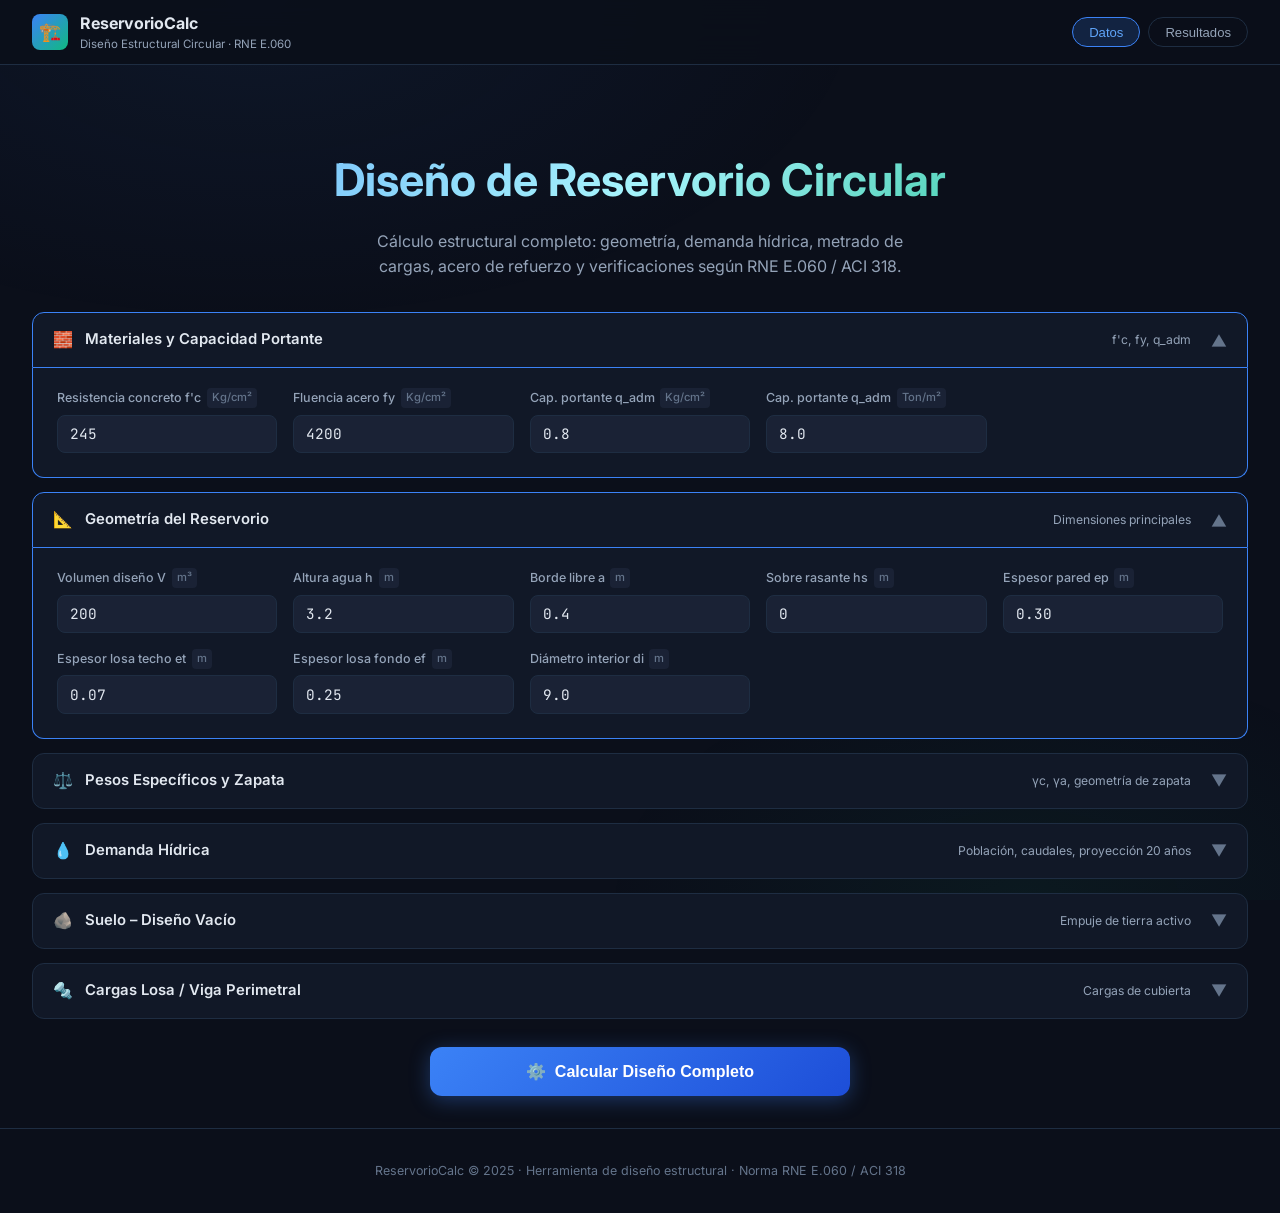
==== index.html @ 6e28a78b "Rename to index.html for Vercel deployment" ====
<!DOCTYPE html>
<html lang="es">
<head>
  <meta charset="UTF-8" />
  <meta name="viewport" content="width=device-width, initial-scale=1.0" />
  <title>Diseño de Reservorio Circular – Ingeniería Civil</title>
  <meta name="description" content="Herramienta de diseño estructural para reservorios circulares de agua potable según normas peruanas." />
  <link rel="preconnect" href="https://fonts.googleapis.com" />
  <link href="https://fonts.googleapis.com/css2?family=Inter:wght@300;400;500;600;700&family=JetBrains+Mono:wght@400;500&display=swap" rel="stylesheet" />
  <style>
    /* ── Design Tokens ── */
    :root {
      --bg:          #0b0f1a;
      --bg2:         #111827;
      --bg3:         #1a2235;
      --border:      #1e2d42;
      --border2:     #2a3f5f;
      --accent:      #3b82f6;
      --accent2:     #60a5fa;
      --accent-glow: rgba(59,130,246,0.18);
      --green:       #10b981;
      --green-glow:  rgba(16,185,129,0.15);
      --red:         #ef4444;
      --red-glow:    rgba(239,68,68,0.15);
      --yellow:      #f59e0b;
      --text:        #e2e8f0;
      --text2:       #94a3b8;
      --text3:       #64748b;
      --radius:      12px;
      --radius-sm:   8px;
      --shadow:      0 4px 24px rgba(0,0,0,0.5);
    }
    *, *::before, *::after { box-sizing: border-box; margin: 0; padding: 0; }
    html { scroll-behavior: smooth; }
    body {
      font-family: 'Inter', sans-serif;
      background: var(--bg);
      color: var(--text);
      min-height: 100vh;
      line-height: 1.6;
    }
    body::before {
      content: '';
      position: fixed; inset: 0;
      background:
        radial-gradient(ellipse 80% 60% at 20% 0%,  rgba(59,130,246,0.07) 0%, transparent 60%),
        radial-gradient(ellipse 60% 50% at 80% 100%, rgba(16,185,129,0.06) 0%, transparent 55%);
      pointer-events: none; z-index: 0;
    }

    /* ── Header ── */
    header {
      position: sticky; top: 0; z-index: 100;
      background: rgba(11,15,26,0.88);
      backdrop-filter: blur(16px);
      border-bottom: 1px solid var(--border);
      padding: 0 2rem;
    }
    .header-inner {
      max-width: 1400px; margin: 0 auto;
      display: flex; align-items: center; gap: 1rem; height: 64px;
    }
    .logo { display: flex; align-items: center; gap: 0.75rem; }
    .logo-icon {
      width: 36px; height: 36px;
      background: linear-gradient(135deg, var(--accent), var(--green));
      border-radius: var(--radius-sm);
      display: flex; align-items: center; justify-content: center; font-size: 18px;
    }
    .logo-text  { font-weight: 700; font-size: 1rem; }
    .logo-sub   { font-size: 0.72rem; color: var(--text2); margin-top: -2px; }
    header nav  { margin-left: auto; display: flex; gap: 0.5rem; }
    header nav button {
      background: none; border: 1px solid var(--border);
      color: var(--text2); padding: 0.4rem 1rem;
      border-radius: 20px; cursor: pointer; font-size: 0.82rem; transition: all .2s;
    }
    header nav button:hover, header nav button.active {
      border-color: var(--accent); color: var(--accent2); background: var(--accent-glow);
    }

    /* ── Layout ── */
    main {
      max-width: 1400px; margin: 0 auto;
      padding: 2rem; position: relative; z-index: 1;
    }

    /* ── Hero ── */
    .hero { text-align: center; padding: 3rem 1rem 2rem; }
    .hero h1 {
      font-size: clamp(1.8rem,4vw,2.8rem); font-weight: 700;
      background: linear-gradient(135deg,#60a5fa 0%,#a5f3fc 50%,#10b981 100%);
      -webkit-background-clip: text; -webkit-text-fill-color: transparent; background-clip: text;
      margin-bottom: .75rem;
    }
    .hero p { color: var(--text2); max-width: 560px; margin: 0 auto; }

    /* ── Card ── */
    .card {
      background: var(--bg2); border: 1px solid var(--border);
      border-radius: var(--radius); padding: 1.5rem; box-shadow: var(--shadow);
    }

    /* ── Input grid ── */
    .input-grid {
      display: grid;
      grid-template-columns: repeat(auto-fill, minmax(210px,1fr)); gap: 1rem;
    }
    .field { display: flex; flex-direction: column; gap: .4rem; }
    .field label {
      font-size: .78rem; font-weight: 500; color: var(--text2);
      display: flex; align-items: center; gap: .35rem;
    }
    .field label span.unit {
      font-size: .7rem; color: var(--text3); background: var(--bg3);
      border-radius: 4px; padding: 1px 5px;
    }
    .field input {
      background: var(--bg3); border: 1px solid var(--border);
      color: var(--text); padding: .55rem .75rem;
      border-radius: var(--radius-sm); font-size: .9rem;
      font-family: 'JetBrains Mono', monospace; width: 100%;
      transition: border-color .2s, box-shadow .2s;
    }
    .field input:focus {
      outline: none; border-color: var(--accent);
      box-shadow: 0 0 0 3px var(--accent-glow);
    }

    /* ── Accordion ── */
    .accordion { margin-bottom: .85rem; }
    .accordion-header {
      display: flex; align-items: center; gap: .75rem; cursor: pointer;
      padding: .9rem 1.25rem; background: var(--bg2); border: 1px solid var(--border);
      border-radius: var(--radius); user-select: none; transition: all .2s;
    }
    .accordion-header:hover  { border-color: var(--border2); background: var(--bg3); }
    .accordion-header.open   { border-color: var(--accent); border-bottom-left-radius:0; border-bottom-right-radius:0; }
    .acc-label { font-weight: 600; font-size: .93rem; }
    .acc-desc  { font-size: .76rem; color: var(--text2); margin-left: auto; }
    .acc-arrow { margin-left: .5rem; transition: transform .3s; color: var(--text3); }
    .accordion-header.open .acc-arrow { transform: rotate(180deg); }
    .accordion-body {
      display: none; padding: 1.25rem 1.5rem 1.5rem;
      background: var(--bg2); border: 1px solid var(--accent); border-top: none;
      border-bottom-left-radius: var(--radius); border-bottom-right-radius: var(--radius);
    }
    .accordion-body.open { display: block; }

    /* ── Run button ── */
    .run-btn {
      display: flex; align-items: center; justify-content: center; gap: .6rem;
      width: 100%; padding: .95rem 2rem;
      background: linear-gradient(135deg,var(--accent),#1d4ed8);
      color: #fff; border: none; border-radius: var(--radius);
      font-size: 1rem; font-weight: 600; cursor: pointer;
      box-shadow: 0 4px 20px rgba(59,130,246,.35); transition: all .25s;
    }
    .run-btn:hover   { transform: translateY(-2px); box-shadow: 0 8px 30px rgba(59,130,246,.55); }
    .run-btn:active  { transform: translateY(0); }
    .run-btn:disabled{ opacity:.6; cursor:not-allowed; transform:none; }
    .spinner {
      width:18px; height:18px; border:2px solid rgba(255,255,255,.3);
      border-top-color:#fff; border-radius:50%;
      animation:spin .7s linear infinite; display:none;
    }
    .run-btn.loading .spinner { display:block; }
    .run-btn.loading .btn-text { opacity:.6; }
    @keyframes spin { to { transform:rotate(360deg); } }

    /* ── Results ── */
    #results-area { display:none; }
    #results-area.visible { display:block; }

    /* Stats */
    .stats-bar {
      display:grid; grid-template-columns:repeat(auto-fit,minmax(160px,1fr));
      gap:1rem; margin-bottom:1.5rem;
    }
    .stat-card {
      background:var(--bg2); border:1px solid var(--border);
      border-radius:var(--radius); padding:1rem 1.2rem;
      transition: all .25s;
    }
    .stat-card:hover { border-color:var(--border2); transform:translateY(-2px); }
    .stat-label { font-size:.7rem; color:var(--text2); text-transform:uppercase; letter-spacing:.08em; }
    .stat-value { font-family:'JetBrains Mono',monospace; font-size:1.3rem; font-weight:700; color:var(--accent2); margin:.1rem 0; }
    .stat-unit  { font-size:.7rem; color:var(--text3); }

    /* Tabs */
    .tabs { display:flex; gap:.4rem; margin-bottom:1.5rem; flex-wrap:wrap; }
    .tab-btn {
      padding:.5rem 1.1rem; background:var(--bg2); border:1px solid var(--border);
      color:var(--text2); border-radius:20px; cursor:pointer;
      font-size:.82rem; font-weight:500; transition:all .2s;
    }
    .tab-btn:hover { border-color:var(--border2); color:var(--text); }
    .tab-btn.active { background:var(--accent-glow); border-color:var(--accent); color:var(--accent2); }
    .tab-panel { display:none; }
    .tab-panel.active { display:block; }

    /* Result blocks */
    .result-block { margin-bottom:1.5rem; }
    .rb-title {
      font-size:.76rem; font-weight:600; letter-spacing:.1em; color:var(--green);
      text-transform:uppercase; margin-bottom:.7rem; padding-bottom:.45rem;
      border-bottom:1px solid var(--border);
    }
    .result-table { width:100%; border-collapse:collapse; }
    .result-table tr { border-bottom:1px solid rgba(30,45,66,.5); transition:background .15s; }
    .result-table tr:hover { background:var(--bg3); }
    .result-table tr:last-child { border-bottom:none; }
    .result-table td { padding:.52rem .6rem; font-size:.84rem; }
    .result-table td:first-child { color:var(--text2); width:58%; }
    .result-table td:last-child {
      font-family:'JetBrains Mono',monospace; font-weight:500; text-align:right;
    }
    .highlight-row td { color:var(--accent2) !important; font-weight:600; }

    /* Badges */
    .ok-badge {
      display:inline-flex; align-items:center; gap:.3rem;
      background:var(--green-glow); color:var(--green);
      border:1px solid var(--green); border-radius:20px;
      padding:.15rem .6rem; font-size:.72rem; font-weight:600;
    }
    .fail-badge {
      display:inline-flex; align-items:center; gap:.3rem;
      background:var(--red-glow); color:var(--red);
      border:1px solid var(--red); border-radius:20px;
      padding:.15rem .6rem; font-size:.72rem; font-weight:600;
    }

    /* Population / anillos table */
    .data-table { width:100%; border-collapse:collapse; font-size:.83rem; }
    .data-table th {
      background:var(--bg3); color:var(--text2); padding:.5rem .75rem;
      text-align:left; font-weight:600; font-size:.73rem; letter-spacing:.06em;
    }
    .data-table td { padding:.42rem .75rem; border-bottom:1px solid var(--border); }
    .data-table td:nth-child(n+3) { font-family:'JetBrains Mono',monospace; }
    .data-table tr:hover td { background:var(--bg3); }

    /* Summary */
    .summary-grid {
      display:grid; grid-template-columns:repeat(auto-fill,minmax(270px,1fr)); gap:.7rem;
    }
    .summary-item {
      background:var(--bg3); border:1px solid var(--border);
      border-radius:var(--radius-sm); padding:.7rem 1rem;
      display:flex; justify-content:space-between; align-items:center; gap:1rem;
    }
    .summary-item .s-label { font-size:.82rem; color:var(--text2); }
    .summary-item .s-value {
      font-family:'JetBrains Mono',monospace; font-size:.87rem;
      font-weight:600; color:var(--accent2); text-align:right;
    }

    /* Notice */
    .notice {
      background:rgba(245,158,11,.08); border:1px solid rgba(245,158,11,.3);
      border-radius:var(--radius-sm); padding:.75rem 1rem;
      font-size:.82rem; color:#fbbf24; display:flex; gap:.6rem; align-items:flex-start;
      margin-top:1.25rem;
    }

    /* Animations */
    @keyframes fadeInUp {
      from { opacity:0; transform:translateY(14px); }
      to   { opacity:1; transform:translateY(0); }
    }
    .fade-in { animation:fadeInUp .4s ease both; }

    /* Footer */
    footer {
      text-align:center; padding:2rem 1rem;
      font-size:.78rem; color:var(--text3);
      border-top:1px solid var(--border); position:relative; z-index:1;
    }

    /* Scrollbar */
    ::-webkit-scrollbar { width:6px; }
    ::-webkit-scrollbar-track { background:var(--bg); }
    ::-webkit-scrollbar-thumb { background:var(--border2); border-radius:3px; }

    @media(max-width:768px){
      main { padding:1rem; }
      .input-grid { grid-template-columns:repeat(auto-fill,minmax(150px,1fr)); }
    }
  </style>
</head>
<body>

<!-- Header -->
<header>
  <div class="header-inner">
    <div class="logo">
      <div class="logo-icon">🏗️</div>
      <div>
        <div class="logo-text">ReservorioCalc</div>
        <div class="logo-sub">Diseño Estructural Circular · RNE E.060</div>
      </div>
    </div>
    <nav>
      <button class="active" onclick="document.getElementById('input-section').scrollIntoView({behavior:'smooth'})">Datos</button>
      <button onclick="document.getElementById('results-area').scrollIntoView({behavior:'smooth'})">Resultados</button>
    </nav>
  </div>
</header>

<main>

  <!-- Hero -->
  <div class="hero fade-in">
    <h1>Diseño de Reservorio Circular</h1>
    <p>Cálculo estructural completo: geometría, demanda hídrica, metrado de cargas, acero de refuerzo y verificaciones según RNE E.060 / ACI 318.</p>
  </div>

  <!-- ═══════════ INPUT SECTION ═══════════ -->
  <section id="input-section">

    <!-- 1. Materiales -->
    <div class="accordion" id="acc-mat">
      <div class="accordion-header open" onclick="toggleAcc('acc-mat')">
        <span>🧱</span><span class="acc-label">Materiales y Capacidad Portante</span>
        <span class="acc-desc">f'c, fy, q_adm</span><span class="acc-arrow">▼</span>
      </div>
      <div class="accordion-body open">
        <div class="input-grid">
          <div class="field"><label>Resistencia concreto f'c <span class="unit">Kg/cm²</span></label><input type="number" id="fc" value="245" min="140" max="420" step="5"/></div>
          <div class="field"><label>Fluencia acero fy <span class="unit">Kg/cm²</span></label><input type="number" id="fy" value="4200" min="2800" max="6000" step="100"/></div>
          <div class="field"><label>Cap. portante q_adm <span class="unit">Kg/cm²</span></label><input type="number" id="q_adm" value="0.8" step="0.1"/></div>
          <div class="field"><label>Cap. portante q_adm <span class="unit">Ton/m²</span></label><input type="number" id="q_adm_ton" value="8.0" step="0.5"/></div>
        </div>
      </div>
    </div>

    <!-- 2. Geometría -->
    <div class="accordion" id="acc-geo">
      <div class="accordion-header open" onclick="toggleAcc('acc-geo')">
        <span>📐</span><span class="acc-label">Geometría del Reservorio</span>
        <span class="acc-desc">Dimensiones principales</span><span class="acc-arrow">▼</span>
      </div>
      <div class="accordion-body open">
        <div class="input-grid">
          <div class="field"><label>Volumen diseño V <span class="unit">m³</span></label><input type="number" id="V" value="200" min="10" step="10"/></div>
          <div class="field"><label>Altura agua h <span class="unit">m</span></label><input type="number" id="h" value="3.2" min="1" step="0.1"/></div>
          <div class="field"><label>Borde libre a <span class="unit">m</span></label><input type="number" id="a" value="0.4" min="0.1" step="0.05"/></div>
          <div class="field"><label>Sobre rasante hs <span class="unit">m</span></label><input type="number" id="hs" value="0" min="0" step="0.1"/></div>
          <div class="field"><label>Espesor pared ep <span class="unit">m</span></label><input type="number" id="ep" value="0.30" min="0.10" step="0.01"/></div>
          <div class="field"><label>Espesor losa techo et <span class="unit">m</span></label><input type="number" id="et" value="0.07" min="0.05" step="0.01"/></div>
          <div class="field"><label>Espesor losa fondo ef <span class="unit">m</span></label><input type="number" id="ef" value="0.25" min="0.10" step="0.01"/></div>
          <div class="field"><label>Diámetro interior di <span class="unit">m</span></label><input type="number" id="di" value="9.0" min="2" step="0.5"/></div>
        </div>
      </div>
    </div>

    <!-- 3. Pesos y zapata -->
    <div class="accordion" id="acc-pes">
      <div class="accordion-header" onclick="toggleAcc('acc-pes')">
        <span>⚖️</span><span class="acc-label">Pesos Específicos y Zapata</span>
        <span class="acc-desc">γc, γa, geometría de zapata</span><span class="acc-arrow">▼</span>
      </div>
      <div class="accordion-body">
        <div class="input-grid">
          <div class="field"><label>γ Concreto gc <span class="unit">Ton/m³</span></label><input type="number" id="gc" value="2.4" step="0.05"/></div>
          <div class="field"><label>γ Agua ga <span class="unit">Ton/m³</span></label><input type="number" id="ga" value="1.0" step="0.01"/></div>
          <div class="field"><label>Ancho zapata b_z <span class="unit">m</span></label><input type="number" id="b_z" value="0.75" step="0.05"/></div>
          <div class="field"><label>Altura zapata h_z <span class="unit">m</span></label><input type="number" id="h_z" value="0.40" step="0.05"/></div>
        </div>
      </div>
    </div>

    <!-- 4. Demanda -->
    <div class="accordion" id="acc-dem">
      <div class="accordion-header" onclick="toggleAcc('acc-dem')">
        <span>💧</span><span class="acc-label">Demanda Hídrica</span>
        <span class="acc-desc">Población, caudales, proyección 20 años</span><span class="acc-arrow">▼</span>
      </div>
      <div class="accordion-body">
        <div class="input-grid">
          <div class="field"><label>Tasa crecimiento r <span class="unit">%</span></label><input type="number" id="r" value="1.82" step="0.01"/></div>
          <div class="field"><label>Población inicial P0 <span class="unit">hab</span></label><input type="number" id="P0" value="4381" step="1"/></div>
          <div class="field"><label>Año base</label><input type="number" id="anio_base" value="2009" step="1"/></div>
          <div class="field"><label>Dotación dot <span class="unit">L/hab/d</span></label><input type="number" id="dot" value="150" step="5"/></div>
          <div class="field"><label>Coef. variación diaria Kd</label><input type="number" id="Kd" value="1.3" step="0.05"/></div>
          <div class="field"><label>Coef. variación horaria Kh</label><input type="number" id="Kh" value="2.0" step="0.05"/></div>
        </div>
      </div>
    </div>

    <!-- 5. Suelo -->
    <div class="accordion" id="acc-sue">
      <div class="accordion-header" onclick="toggleAcc('acc-sue')">
        <span>🪨</span><span class="acc-label">Suelo – Diseño Vacío</span>
        <span class="acc-desc">Empuje de tierra activo</span><span class="acc-arrow">▼</span>
      </div>
      <div class="accordion-body">
        <div class="input-grid">
          <div class="field"><label>γ Suelo ds <span class="unit">Ton/m³</span></label><input type="number" id="ds" value="2.0" step="0.1"/></div>
          <div class="field"><label>Ángulo fricción φs <span class="unit">°</span></label><input type="number" id="phis" value="15" step="1"/></div>
          <div class="field"><label>Altura entierro hent <span class="unit">m</span></label><input type="number" id="hent" value="0.5" step="0.1"/></div>
        </div>
      </div>
    </div>

    <!-- 6. Viga perimetral -->
    <div class="accordion" id="acc-vig">
      <div class="accordion-header" onclick="toggleAcc('acc-vig')">
        <span>🔩</span><span class="acc-label">Cargas Losa / Viga Perimetral</span>
        <span class="acc-desc">Cargas de cubierta</span><span class="acc-arrow">▼</span>
      </div>
      <div class="accordion-body">
        <div class="input-grid">
          <div class="field"><label>Peso propio losa <span class="unit">Kg/m²</span></label><input type="number" id="pp_losa" value="168" step="5"/></div>
          <div class="field"><label>S/C cubierta <span class="unit">Kg/m²</span></label><input type="number" id="sc_losa" value="150" step="10"/></div>
          <div class="field"><label>Acabados <span class="unit">Kg/m²</span></label><input type="number" id="acab" value="100" step="10"/></div>
          <div class="field"><label>Otros <span class="unit">Kg/m²</span></label><input type="number" id="otros" value="50" step="10"/></div>
          <div class="field"><label>WL carga distribuida <span class="unit">Ton/ml</span></label><input type="number" id="WL" value="0.49019" step="0.01"/></div>
          <div class="field"><label>Luz viga Lv <span class="unit">m</span></label><input type="number" id="Lv" value="4.5" step="0.5"/></div>
          <div class="field"><label>Peso viga perimetral <span class="unit">Ton</span></label><input type="number" id="Wvgt" value="2.7033" step="0.01"/></div>
        </div>
      </div>
    </div>

    <!-- Botón calcular -->
    <div style="max-width:420px; margin:1.75rem auto 0;">
      <button class="run-btn" id="calcBtn" onclick="calcular()">
        <div class="spinner" id="spinner"></div>
        <span class="btn-text">⚙️ &nbsp;Calcular Diseño Completo</span>
      </button>
    </div>

  </section>

  <!-- ═══════════ RESULTS ═══════════ -->
  <section id="results-area" style="margin-top:2.5rem;">

    <div class="stats-bar fade-in" id="stats-bar"></div>

    <div class="tabs" id="result-tabs">
      <button class="tab-btn active" onclick="showTab(event,'tab-demanda')">💧 Demanda</button>
      <button class="tab-btn"        onclick="showTab(event,'tab-geometria')">📐 Geometría</button>
      <button class="tab-btn"        onclick="showTab(event,'tab-metrado')">⚖️ Metrado</button>
      <button class="tab-btn"        onclick="showTab(event,'tab-diseno')">🔧 Diseño</button>
      <button class="tab-btn"        onclick="showTab(event,'tab-resumen')">📋 Resumen</button>
    </div>

    <!-- TAB: Demanda -->
    <div class="tab-panel active card fade-in" id="tab-demanda">
      <div class="result-block">
        <div class="rb-title">💧 Caudales de Diseño</div>
        <table class="result-table" id="tbl-caudales"></table>
      </div>
      <div class="result-block">
        <div class="rb-title">📈 Proyección Poblacional (20 años)</div>
        <div style="overflow-x:auto;">
          <table class="data-table" id="tbl-pob">
            <thead><tr><th>t</th><th>Año</th><th>Población (hab)</th></tr></thead>
            <tbody></tbody>
          </table>
        </div>
      </div>
    </div>

    <!-- TAB: Geometría -->
    <div class="tab-panel card fade-in" id="tab-geometria">
      <div class="result-block">
        <div class="rb-title">🎨 Gráfico de Sección (Elevación)</div>
        <canvas id="reservoir-canvas" width="700" height="500" style="width:100%; max-width:700px; display:block; margin:1rem auto; background:var(--bg); border-radius:var(--radius-sm); border:1px solid var(--border);"></canvas>
      </div>
      <div class="result-block">
        <div class="rb-title">📐 Predimensionamiento</div>
        <table class="result-table" id="tbl-predim"></table>
      </div>
      <div class="result-block">
        <div class="rb-title">🔵 Cúpula – Losa de Techo</div>
        <table class="result-table" id="tbl-cup-geo"></table>
      </div>
    </div>

    <!-- TAB: Metrado -->
    <div class="tab-panel card fade-in" id="tab-metrado">
      <div class="result-block">
        <div class="rb-title">⚖️ Pesos por Componente</div>
        <table class="result-table" id="tbl-metrado"></table>
      </div>
    </div>

    <!-- TAB: Diseño -->
    <div class="tab-panel card fade-in" id="tab-diseno">
      <div class="result-block">
        <div class="rb-title">🪨 Reservorio Vacío – Empuje Suelo</div>
        <table class="result-table" id="tbl-vacio"></table>
      </div>
      <div class="result-block">
        <div class="rb-title">🔵 Acero Horizontal Pared (Vacío)</div>
        <table class="result-table" id="tbl-asH"></table>
      </div>
      <div class="result-block">
        <div class="rb-title">📏 Acero Vertical Pared (Volteo)</div>
        <table class="result-table" id="tbl-asV"></table>
      </div>
      <div class="result-block">
        <div class="rb-title">💧 Reservorio Lleno – Empotramiento</div>
        <table class="result-table" id="tbl-lleno"></table>
      </div>
      <div class="result-block">
        <div class="rb-title">🔩 Anillos Horizontales (Lleno)</div>
        <div style="overflow-x:auto;">
          <table class="data-table" id="tbl-anillos">
            <thead><tr><th>i</th><th>hi (m)</th><th>T (Kg)</th><th>As calc (cm²)</th><th>As usar (cm²)</th></tr></thead>
            <tbody></tbody>
          </table>
        </div>
      </div>
      <div class="result-block">
        <div class="rb-title">🏗️ Zapata Corrida</div>
        <table class="result-table" id="tbl-zapata"></table>
      </div>
      <div class="result-block">
        <div class="rb-title">🔩 Viga Perimetral</div>
        <table class="result-table" id="tbl-viga"></table>
      </div>
      <div class="result-block">
        <div class="rb-title">🔵 Diseño Cúpula</div>
        <table class="result-table" id="tbl-cup-dis"></table>
      </div>
    </div>

    <!-- TAB: Resumen -->
    <div class="tab-panel card fade-in" id="tab-resumen">
      <div class="rb-title" style="margin-bottom:1rem;">📋 Resumen Final del Diseño</div>
      <div class="summary-grid" id="summary-grid"></div>
      <div class="notice">
        ⚠️ Los valores de As son calculados. El espaciamiento final debe verificarse con tablas de barras corrugadas según la norma E.060 del RNE.
      </div>
    </div>

  </section>
</main>

<footer>ReservorioCalc © 2025 · Herramienta de diseño estructural · Norma RNE E.060 / ACI 318</footer>

<script>
/* ───── Helpers ───── */
const rad = d => d * Math.PI / 180;
const deg = r => r * 180 / Math.PI;
const rn  = (v,n=4) => Math.round(v * 10**n) / 10**n;
const g   = id => parseFloat(document.getElementById(id).value) || 0;
const safe= v  => Math.sqrt(Math.max(0, v));
const OK  = ok => ok
  ? '<span class="ok-badge">✔ OK</span>'
  : '<span class="fail-badge">✖ NO CUMPLE</span>';

/* ───── Accordion ───── */
function toggleAcc(id) {
  const el  = document.getElementById(id);
  const hdr = el.querySelector('.accordion-header');
  const bdy = el.querySelector('.accordion-body');
  hdr.classList.toggle('open');
  bdy.classList.toggle('open');
}

/* ───── Tabs ───── */
function showTab(evt, tabId) {
  document.querySelectorAll('.tab-panel').forEach(p => p.classList.remove('active'));
  document.querySelectorAll('.tab-btn').forEach(b => b.classList.remove('active'));
  document.getElementById(tabId).classList.add('active');
  evt.target.classList.add('active');
}

/* ───── Table helper ───── */
function buildTbl(id, rows) {
  document.getElementById(id).innerHTML = rows.map(([lbl, val, cls]) =>
    `<tr class="${cls||''}"><td>${lbl}</td><td>${val}</td></tr>`
  ).join('');
}

/* ═══════════════════════════════════════════
   MAIN CALCULATION
   ═══════════════════════════════════════════ */
function calcular() {
  const btn = document.getElementById('calcBtn');
  btn.classList.add('loading'); btn.disabled = true;
  setTimeout(() => {
    try { _calc(); } catch(e) { alert('Error: ' + e.message); console.error(e); }
    btn.classList.remove('loading'); btn.disabled = false;
  }, 300);
}

function _calc() {
  /* ─── Inputs ─── */
  const fc        = g('fc');        const fy     = g('fy');
  const q_adm_ton = g('q_adm_ton');
  const V         = g('V');         const h      = g('h');
  const a         = g('a');         const hs     = g('hs');
  const ep        = g('ep');        const et     = g('et');
  const ef        = g('ef');        const di     = g('di');
  const gc        = g('gc');        const ga     = g('ga');
  const b_z       = g('b_z');       const h_z    = g('h_z');
  const r_pob     = g('r') / 100;
  const P0        = g('P0');        const anio   = g('anio_base');
  const dot       = g('dot');       const Kd     = g('Kd');  const Kh = g('Kh');
  const ds        = g('ds');        const phis   = g('phis'); const hent = g('hent');
  const pp_losa   = g('pp_losa');   const sc_losa= g('sc_losa');
  const acab      = g('acab');      const otros  = g('otros');
  const WL        = g('WL');        const Lv     = g('Lv'); const Wvgt = g('Wvgt');

  /* ─── 1. DEMANDA ─── */
  const Qp  = P0 * dot / (24 * 3600);
  const Qmd = Kd * Qp;
  const Qmh = Kh * Qp;

  const popRows = [];
  for (let tt = 0; tt <= 20; tt++) {
    popRows.push([tt, anio + tt, Math.round(P0 * (1 + r_pob) ** tt)]);
  }

  /* ─── 2. GEOMETRÍA ─── */
  const H    = h + a + hs;
  const HT   = H + et;
  const di_c = Math.sqrt(4 * V / (Math.PI * h));
  const f    = di / 6;
  const de   = di + 2 * ep;
  const dc   = di + ep;
  const ep1  = 7 + 2 * h;
  const ep2  = h * 100 / 12;
  const ep3  = (1000 * h * di / 2) / (fc * 0.10 * 100);

  /* ─── 3. CÚPULA ─── */
  const Rc   = (f * f + (di / 2) ** 2) / (2 * f);
  const ad   = deg(2 * Math.atan((di / 2) / (Rc - f)));
  const ptot = pp_losa + sc_losa + acab + otros;
  const Ac   = 2 * Math.PI * Rc * f;
  const Pc   = ptot * Ac;
  const Lc   = Math.PI * di;
  const Ft   = Pc / (2 * Math.PI * Math.tan(rad(ad)));
  const Fc_c = Math.sqrt(Ft ** 2 + Pc ** 2);
  const Pml  = Fc_c / Lc;
  const Vml  = Pc / Lc;
  const et1  = Pml / (0.45 * fc * 100);
  const et2  = Vml / (0.5 * Math.sqrt(fc) * 100);

  /* ─── 4. METRADO ─── */
  const Wt   = Math.PI * dc * f * et * gc;
  const Wvp  = Math.PI * dc * 0.35 * 0.35 * gc;
  const Wm   = Math.PI * dc * ep * H * gc;
  const Wz   = Math.PI * dc * b_z * h_z * gc;
  const Wlf  = Math.PI * di * di * ef * gc / 4;
  const Wa   = Math.PI * di * di * h * ga / 4;
  const Wtot = Wt + Wvp + Wm + Wz + Wlf + Wa;

  /* ─── 5. DISEÑO VACÍO ─── */
  const Ka   = Math.tan(rad(45 + phis / 2)) ** 2;
  const qt   = ds * hent / Ka;
  const qtu  = 1.55 * qt;
  const ri   = di / 2;

  /* ─── 6. ACERO HORIZONTAL (vacío) ─── */
  const phi  = 0.9; const pmin = 0.002; const bv = 100; const dp = 26.0;
  const MuH  = 0.7361; // Ton-m
  const ab   = dp - safe(dp ** 2 - 2 * MuH * 100000 / (0.85 * fc * bv * phi));
  const AsH  = 0.85 * fc * bv * ab / (phi * fy);
  const Asm  = pmin * bv * dp;
  const AsHd = Math.max(AsH, Asm);

  /* ─── 7. ACERO VERTICAL (volteo) ─── */
  const Pv   = qtu * h / 2;
  const Mv   = Pv * h / 3;
  const Mvu  = 1.6 * Mv;
  const av   = dp - safe(dp ** 2 - 2 * Mvu * 100000 / (0.85 * fc * bv * phi));
  const Asv  = 0.85 * fc * bv * av / (phi * fy);
  const Asvd = Math.max(Asv, Asm);

  /* ─── 8. DISEÑO LLENO ─── */
  const Pag   = ga * H * H / 2;
  const Ma    = Pag * H / 3;
  const Mull  = Ma * 1.55;
  const all_  = dp - safe(dp ** 2 - 2 * Mull * 100000 / (0.85 * fc * bv * phi));
  const Asll  = 0.85 * fc * bv * all_ / (phi * fy);
  const Aslld = Math.max(Asll, Asm);
  const Vcp   = 0.85 * 0.5 * Math.sqrt(fc) * bv * dp / 1000;
  const Tfdo  = ga * H * di / 2;
  const Mo_losa = 5.079; // Ton-m – valor crítico del diagrama (constante)
  const Mauf  = 1.55 * Mo_losa;
  const dls   = 21.0;
  const alf   = dls - safe(dls ** 2 - 2 * Mauf * 100000 / (0.85 * fc * bv * phi));
  const Aslf  = 0.85 * fc * bv * alf / (phi * fy);
  const Aslfd = Math.max(Aslf, pmin * bv * dls);

  /* ─── 9. ANILLOS HORIZONTALES (lleno) ─── */
  const Fsa   = 0.5 * fy;
  const hian  = h / 5;
  const Asma  = pmin * (hian * 100) * (ep * 100);
  const alturas = [1.08, 1.80, 2.52, 3.24];
  const anRows = alturas.map((hc, i) => {
    const Ta  = 1000 * hc * hian * di / 2;
    const AsT = Ta / Fsa;
    return [i + 1, hc, rn(Ta, 2), rn(AsT), rn(Math.max(AsT, Asma))];
  });

  /* ─── 10. ZAPATA CORRIDA ─── */
  const Lc2   = Math.PI * dc;
  const Wlin  = (Wt + Wvp + Wm + Wz) / Lc2;
  const bzad  = 1.0; const hzad = 0.40;
  const sgn   = Wlin / bzad;
  const sgnd  = 2.0 * sgn;
  const vuelo = (bzad - ep) / 2;
  const dzcm  = (hzad - 0.075 - 0.00635) * 100;
  const Mz    = sgnd * vuelo ** 2 / 2;
  const az    = dzcm - safe(dzcm ** 2 - 2 * Mz * 100000 / (0.85 * fc * bv * phi));
  const Asz   = 0.85 * fc * bv * az / (phi * fy);
  const Aszd  = Math.max(Asz, pmin * bv * dzcm);

  /* ─── 11. VIGA PERIMETRAL ─── */
  const Ftvg    = Pc / (2 * Math.PI * Math.tan(rad(ad)));
  const AsvgT   = Ftvg / (0.5 * fy);
  const MT      = WL * Lv * (Lv / 2) / 2 - 0.4116 * 0.20;
  const MF      = Wvgt * Lv ** 2 / 8;
  const Asvgtot = pmin * 35 * 31.365 + AsvgT;

  /* ─── 12. DISEÑO CÚPULA ─── */
  const Ptc    = Pc / Math.sin(rad(ad));
  const eexc   = et * Math.cos(rad(ad / 2));
  const Mexc   = (Ptc / Lc) / 1000 * eexc;
  const NT     = (ptot / 10000) * Rc;
  const Atc    = NT * 1000 / (0.5 * fy);
  const dcup   = 4.5;
  const Afm    = 0.002 * 100 * dcup;
  const Asmxc  = 30 * et * 100 * fc / fy;
  const acup   = dcup - safe(dcup ** 2 - 2 * Mexc * 100000 / (0.85 * fc * 100 * 0.9));
  const Ascupd = Math.max(0.85 * fc * 100 * acup / (0.9 * fy), Afm);

  /* ═══════ RENDER ═══════ */

  /* Stats bar */
  document.getElementById('stats-bar').innerHTML = [
    ['Volumen',      V + ' m³'],
    ['Diámetro int.', di + ' m'],
    ['Altura muro H', rn(H,2) + ' m'],
    ['Peso Total',   rn(Wtot,2) + ' Ton'],
    ['Qp Promedio',  rn(Qp) + ' lps'],
    ['As pared H',   rn(AsHd,2) + ' cm²'],
  ].map(([lbl, val]) => {
    const parts = val.split(' ');
    return `<div class="stat-card">
      <div class="stat-label">${lbl}</div>
      <div class="stat-value">${parts[0]}</div>
      <div class="stat-unit">${parts.slice(1).join(' ')}</div>
    </div>`;
  }).join('');

  /* Tab Demanda */
  buildTbl('tbl-caudales', [
    ['Caudal Promedio Qp',        rn(Qp) + ' lps'],
    ['Caudal Máximo Diario Qmd',  rn(Qmd) + ' lps'],
    ['Caudal Máximo Horario Qmh', rn(Qmh) + ' lps'],
  ]);
  document.querySelector('#tbl-pob tbody').innerHTML = popRows.map(([tt,yr,pt]) =>
    `<tr><td>${tt}</td><td>${yr}</td><td>${pt.toLocaleString('es-PE')}</td></tr>`
  ).join('');

  /* Tab Geometría */
  buildTbl('tbl-predim', [
    ['H = h + a + hs',            rn(H) + ' m'],
    ['HT = H + et',               rn(HT) + ' m'],
    ['di calculado',              rn(di_c) + ' m'],
    ['di adoptado',               di + ' m', 'highlight-row'],
    ['f = di/6 (flecha cúpula)',  rn(f) + ' m'],
    ['de = di + 2·ep',            rn(de) + ' m'],
    ['dc = di + ep',              rn(dc) + ' m'],
    ['Criterio 1 empírico ep ≥',  rn(ep1,2) + ' cm'],
    ['Criterio 2 normativo ep ≥', rn(ep2,1) + ' cm'],
    ['Criterio 3 tracción ep ≥',  rn(ep3) + ' cm'],
    ['ep adoptado',               (ep*100) + ' cm', 'highlight-row'],
  ]);
  buildTbl('tbl-cup-geo', [
    ['Radio curvatura R',         rn(Rc) + ' m'],
    ['Ángulo alfa α',             rn(ad) + ' °'],
    ['α/2',                       rn(ad/2) + ' °'],
    ['Carga total ptot',          ptot + ' Kg/m²'],
    ['Área casquete Ac',          rn(Ac) + ' m²'],
    ['Peso total cúpula Pc',      rn(Pc) + ' Kg'],
    ['Ft tracción',               rn(Ft) + ' Kg'],
    ['Fc compresión',             rn(Fc_c) + ' Kg'],
    ['Lc longitud circunferencia',rn(Lc) + ' m'],
    ['P/ml',                      rn(Pml) + ' Kg/ml'],
    ['V/ml',                      rn(Vml) + ' Kg/ml'],
    ['et por compresión',         rn(et1) + ' m'],
    ['et por cortante',           rn(et2) + ' m'],
    ['et adoptado',               (et*100) + ' cm', 'highlight-row'],
  ]);

  /* Tab Metrado */
  buildTbl('tbl-metrado', [
    ['Losa de techo',     rn(Wt) + ' Ton'],
    ['Viga perimetral',   rn(Wvp) + ' Ton'],
    ['Muros',             rn(Wm) + ' Ton'],
    ['Zapata corrida',    rn(Wz) + ' Ton'],
    ['Losa de fondo',     rn(Wlf) + ' Ton'],
    ['Peso del agua',     rn(Wa) + ' Ton'],
    ['PESO TOTAL',        rn(Wtot) + ' Ton', 'highlight-row'],
  ]);

  /* Tab Diseño */
  buildTbl('tbl-vacio', [
    ['Ka coeficiente empuje activo', rn(Ka)],
    ['qt presión terreno',           rn(qt) + ' Ton/m²'],
    ['qtu con factor 1.55',          rn(qtu) + ' Ton/m²'],
  ]);
  buildTbl('tbl-asH', [
    ['Mu H diseño',      MuH + ' Ton-m'],
    ['a bloque',         rn(ab) + ' cm'],
    ['As H calculado',   rn(AsH) + ' cm²'],
    ['As mínimo',        rn(Asm) + ' cm²'],
    ['As H DISEÑO',      rn(AsHd) + ' cm²', 'highlight-row'],
  ]);
  buildTbl('tbl-asV', [
    ['Pv volteo',        rn(Pv) + ' Ton'],
    ['Mv',               rn(Mv) + ' Ton-m'],
    ['Mvu = 1.6·Mv',    rn(Mvu) + ' Ton-m'],
    ['As V vacío DISEÑO',rn(Asvd) + ' cm²', 'highlight-row'],
  ]);
  buildTbl('tbl-lleno', [
    ['P agua triangular',   rn(Pag) + ' Ton'],
    ['Ma empotramiento',    rn(Ma) + ' Ton-m'],
    ['Mu = Ma×1.55',        rn(Mull) + ' Ton-m'],
    ['As V lleno DISEÑO',   rn(Aslld) + ' cm²', 'highlight-row'],
    ['Vc cortante pared',   rn(Vcp) + ' Ton'],
    ['T tracción fondo',    rn(Tfdo) + ' Ton'],
    ['Verificación cortante', OK(Tfdo < Vcp)],
    ['d ef losa fondo',     dls + ' cm'],
    ['Mo crítico losa',     Mo_losa + ' Ton-m'],
    ['Mau = 1.55·Mo crit.', rn(Mauf) + ' Ton-m'],
    ['As losa fondo DISEÑO',rn(Aslfd) + ' cm²', 'highlight-row'],
  ]);

  /* Anillos */
  document.querySelector('#tbl-anillos tbody').innerHTML = anRows.map(
    ([i,hc,Ta,AsT,Asu]) => `<tr><td>${i}</td><td>${hc}</td><td>${Ta}</td><td>${AsT}</td><td>${Asu}</td></tr>`
  ).join('');

  buildTbl('tbl-zapata', [
    ['L circunferencia dc',   rn(Lc2) + ' m'],
    ['Peso lineal',           rn(Wlin) + ' Ton/ml'],
    ['b zapata adoptado',     bzad + ' m'],
    ['σn',                    rn(sgn) + ' Ton/m²'],
    ['Verificación σn < q_adm', OK(sgn < q_adm_ton)],
    ['σnd diseño',            rn(sgnd) + ' Ton/m²'],
    ['d ef zapata',           rn(dzcm,2) + ' cm'],
    ['Mu zapata',             rn(Mz) + ' Ton-m'],
    ['As zapata DISEÑO',      rn(Aszd) + ' cm²', 'highlight-row'],
  ]);
  buildTbl('tbl-viga', [
    ['Ft tracción viga',           rn(Ftvg) + ' Kg'],
    ['As por tracción',            rn(AsvgT) + ' cm²'],
    ['MT torsión',                 rn(MT) + ' Ton-m'],
    ['MF flexión',                 rn(MF) + ' Ton-m'],
    ['As total viga perimetral',   rn(Asvgtot) + ' cm²', 'highlight-row'],
  ]);
  buildTbl('tbl-cup-dis', [
    ['Pt resultante cúpula',       rn(Ptc) + ' Kg'],
    ['e excentricidad',            rn(eexc) + ' m'],
    ['M por excentricidad',        rn(Mexc) + ' Ton-m/m'],
    ['NT esfuerzo normal',         rn(NT) + ' Ton'],
    ['At tracción cúpula',         rn(Atc) + ' cm²'],
    ['Af mínimo',                  rn(Afm) + ' cm²'],
    ['As máx. permitido',          rn(Asmxc) + ' cm²'],
    ['As diseño cúpula',           rn(Ascupd) + ' cm²', 'highlight-row'],
    ['Verificación At+Af < As_max', OK((Atc+Afm) < Asmxc)],
  ]);

  /* Tab Resumen */
  const resumen = [
    ['Volumen diseño',            V + ' m³'],
    ['Diámetro interior di',      di + ' m'],
    ['Diámetro exterior de',      rn(de,2) + ' m'],
    ['Altura agua h',             h + ' m'],
    ['Borde libre a',             a + ' m'],
    ['Altura muro H',             rn(H,2) + ' m'],
    ['Espesor pared ep',          Math.round(ep*100) + ' cm'],
    ['Espesor losa techo et',     Math.round(et*100) + ' cm'],
    ['Espesor losa fondo ef',     Math.round(ef*100) + ' cm'],
    ['Flecha cúpula f',           rn(f,2) + ' m'],
    ['Radio cúpula R',            rn(Rc,2) + ' m'],
    ['Zapata corrida b×h',        bzad + ' × ' + hzad + ' m'],
    ["f'c concreto",              fc + ' Kg/cm²'],
    ['fy acero',                  fy + ' Kg/cm²'],
    ['As pared horizontal',       rn(AsHd,2) + ' cm²'],
    ['As pared vertical (lleno)', rn(Aslld,2) + ' cm²'],
    ['As losa de fondo',          rn(Aslfd,2) + ' cm²'],
    ['As zapata corrida',         rn(Aszd,2) + ' cm²'],
    ['As cúpula',                 rn(Ascupd,2) + ' cm²'],
  ];
  document.getElementById('summary-grid').innerHTML = resumen.map(([n,v]) =>
    `<div class="summary-item"><span class="s-label">${n}</span><span class="s-value">${v}</span></div>`
  ).join('');

  /* Show results */
  const ra = document.getElementById('results-area');
  ra.classList.add('visible');
  
  /* Draw Graphic */
  setTimeout(() => {
    drawReservoir(di, ep, h, a, hs, et, ef, f, b_z, h_z);
    ra.scrollIntoView({ behavior: 'smooth', block: 'start' });
  }, 120);
}

function drawReservoir(di, ep, h, a, hs, et, ef, f, b_z, h_z) {
  const canvas = document.getElementById('reservoir-canvas');
  if (!canvas) return;
  const ctx = canvas.getContext('2d');
  const W = canvas.width;
  const H = canvas.height;
  ctx.clearRect(0, 0, W, H);
  
  // Basic dimensions for scaling
  const vuelo = (b_z - ep) / 2;
  const max_radius = di/2 + ep + Math.max(vuelo, 0);
  const total_width = (max_radius + 2) * 2;
  const total_height = h + a + f + et + ef + h_z + 2; 
  
  // Scale and center
  const scale = Math.min(W / total_width, H / total_height);
  const cx = W / 2;
  const cy = H - 40 - (h_z + ef) * scale;
  
  // Helper to draw scaled
  const toX = x => cx + x * scale;
  const toY = y => cy - y * scale;
  
  // Colors
  const cConcrete = '#1e293b'; // slate-800
  const cWater = 'rgba(59, 130, 246, 0.3)';
  const cLine = '#94a3b8'; // slate-400
  const cDim = '#f59e0b';
  const fontDim = '12px "JetBrains Mono", monospace';
  
  ctx.lineWidth = 1.5;
  
  // 1. Draw Water
  ctx.fillStyle = cWater;
  ctx.fillRect(toX(-di/2), toY(h), di * scale, h * scale);
  
  // Water waves
  ctx.beginPath();
  ctx.moveTo(toX(-di/2), toY(h));
  for(let i=0; i<di; i+=di/10) {
    ctx.lineTo(toX(-di/2 + i + di/20), toY(h + 0.1));
    ctx.lineTo(toX(-di/2 + i + di/10), toY(h));
  }
  ctx.strokeStyle = '#60a5fa';
  ctx.stroke();

  // 2. Draw Concrete Structure
  ctx.fillStyle = cConcrete;
  ctx.strokeStyle = cLine;
  ctx.beginPath();
  
  // Left footing
  ctx.moveTo(toX(-di/2 - ep - vuelo), toY(-ef - h_z));
  ctx.lineTo(toX(-di/2 + vuelo), toY(-ef - h_z));
  ctx.lineTo(toX(-di/2 + vuelo), toY(-ef));
  
  // Bottom slab
  ctx.lineTo(toX(di/2 - vuelo), toY(-ef));
  
  // Right footing
  ctx.lineTo(toX(di/2 - vuelo), toY(-ef - h_z));
  ctx.lineTo(toX(di/2 + ep + vuelo), toY(-ef - h_z));
  ctx.lineTo(toX(di/2 + ep + vuelo), toY(-ef));
  
  // Right Wall outer
  ctx.lineTo(toX(di/2 + ep), toY(-ef));
  ctx.lineTo(toX(di/2 + ep), toY(h + a));
  
  // Dome (Outer)
  ctx.quadraticCurveTo(toX(0), toY(h + a + (f + et) * 2), toX(-di/2 - ep), toY(h + a));
  
  // Left wall outer
  ctx.lineTo(toX(-di/2 - ep), toY(h + a));
  ctx.lineTo(toX(-di/2 - ep), toY(-ef));
  ctx.lineTo(toX(-di/2 - ep - vuelo), toY(-ef));
  
  ctx.closePath();
  ctx.fill();
  
  // Inner hollow
  ctx.globalCompositeOperation = 'destination-out';
  ctx.beginPath();
  ctx.moveTo(toX(-di/2), toY(0));
  ctx.lineTo(toX(di/2), toY(0));
  ctx.lineTo(toX(di/2), toY(h + a));
  
  // Inner dome
  ctx.quadraticCurveTo(toX(0), toY(h + a + f * 2), toX(-di/2), toY(h + a));
  
  ctx.lineTo(toX(-di/2), toY(0));
  ctx.closePath();
  ctx.fill();
  
  ctx.globalCompositeOperation = 'source-over';
  
  // Stroke concrete
  ctx.beginPath();
  ctx.moveTo(toX(-di/2 - ep - vuelo), toY(-ef - h_z));
  ctx.lineTo(toX(-di/2 + vuelo), toY(-ef - h_z));
  ctx.lineTo(toX(-di/2 + vuelo), toY(-ef));
  ctx.lineTo(toX(di/2 - vuelo), toY(-ef));
  ctx.lineTo(toX(di/2 - vuelo), toY(-ef - h_z));
  ctx.lineTo(toX(di/2 + ep + vuelo), toY(-ef - h_z));
  ctx.lineTo(toX(di/2 + ep + vuelo), toY(-ef));
  ctx.lineTo(toX(di/2 + ep), toY(-ef));
  ctx.lineTo(toX(di/2 + ep), toY(h + a));
  ctx.quadraticCurveTo(toX(0), toY(h + a + (f + et) * 2), toX(-di/2 - ep), toY(h + a));
  ctx.lineTo(toX(-di/2 - ep), toY(-ef));
  ctx.lineTo(toX(-di/2 - ep - vuelo), toY(-ef));
  ctx.closePath();
  ctx.stroke();
  
  // Stroke inner
  ctx.beginPath();
  ctx.moveTo(toX(-di/2), toY(0));
  ctx.lineTo(toX(di/2), toY(0));
  ctx.lineTo(toX(di/2), toY(h + a));
  ctx.quadraticCurveTo(toX(0), toY(h + a + f * 2), toX(-di/2), toY(h + a));
  ctx.closePath();
  ctx.stroke();
  
  // 3. Dimensions
  ctx.fillStyle = cDim;
  ctx.strokeStyle = cDim;
  ctx.font = fontDim;
  ctx.textAlign = 'center';
  ctx.textBaseline = 'middle';
  
  function drawDimH(x1, x2, y, text) {
    ctx.beginPath(); ctx.moveTo(toX(x1), toY(y)); ctx.lineTo(toX(x2), toY(y)); ctx.stroke();
    ctx.beginPath(); ctx.moveTo(toX(x1), toY(y)-5); ctx.lineTo(toX(x1), toY(y)+5); ctx.stroke();
    ctx.beginPath(); ctx.moveTo(toX(x2), toY(y)-5); ctx.lineTo(toX(x2), toY(y)+5); ctx.stroke();
    ctx.fillText(text, toX((x1+x2)/2), toY(y) - 10);
  }
  
  function drawDimV(x, y1, y2, text) {
    ctx.beginPath(); ctx.moveTo(toX(x), toY(y1)); ctx.lineTo(toX(x), toY(y2)); ctx.stroke();
    ctx.beginPath(); ctx.moveTo(toX(x)-5, toY(y1)); ctx.lineTo(toX(x)+5, toY(y1)); ctx.stroke();
    ctx.beginPath(); ctx.moveTo(toX(x)-5, toY(y2)); ctx.lineTo(toX(x)+5, toY(y2)); ctx.stroke();
    ctx.save();
    ctx.translate(toX(x) - 15, toY((y1+y2)/2));
    ctx.rotate(-Math.PI/2);
    ctx.fillText(text, 0, 0);
    ctx.restore();
  }
  
  // Interior diameter
  drawDimH(-di/2, di/2, h/2, 'di = ' + di.toFixed(2) + 'm');
  
  // Heights on the left
  const lx = -di/2 - ep - Math.max(vuelo, 0) - 0.8;
  drawDimV(lx, 0, h, 'h = ' + h.toFixed(2) + 'm');
  drawDimV(lx, h, h+a, 'a = ' + a.toFixed(2) + 'm');
  drawDimV(lx, h+a, h+a+f, 'f = ' + f.toFixed(2) + 'm');
  
  // Bottom thicknesses on right
  const rx = di/2 + ep + Math.max(vuelo, 0) + 0.8;
  drawDimV(rx, 0, -ef, 'ef = ' + ef.toFixed(2) + 'm');
  drawDimV(rx, -ef, -ef-h_z, 'hz = ' + h_z.toFixed(2) + 'm');
  
  // Wall thickness top
  drawDimH(di/2, di/2+ep, h+a+0.5, 'ep=' + ep.toFixed(2) + 'm');
  
  // Footing width
  drawDimH(-di/2-ep-vuelo, -di/2+vuelo, -ef-h_z-0.5, 'bz=' + b_z.toFixed(2) + 'm');
}
</script>
</body>
</html>
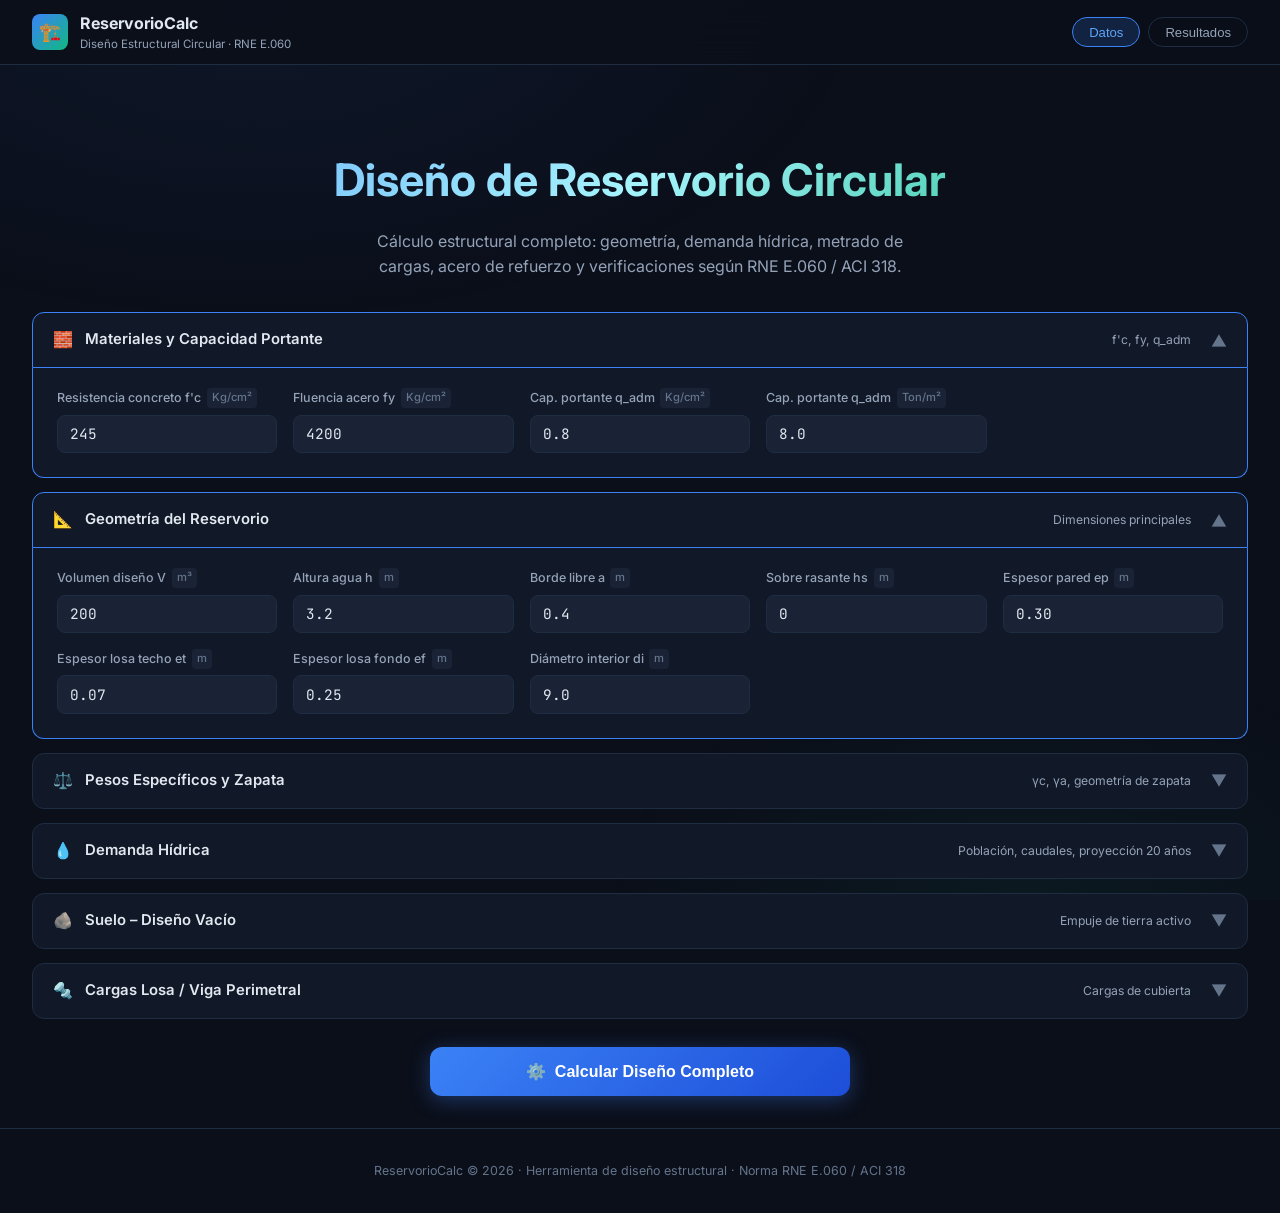
==== commit d8280c25: "Update index.html" ====
--- a/index.html
+++ b/index.html
@@ -7,287 +7,7 @@
   <meta name="description" content="Herramienta de diseño estructural para reservorios circulares de agua potable según normas peruanas." />
   <link rel="preconnect" href="https://fonts.googleapis.com" />
   <link href="https://fonts.googleapis.com/css2?family=Inter:wght@300;400;500;600;700&family=JetBrains+Mono:wght@400;500&display=swap" rel="stylesheet" />
-  <style>
-    /* ── Design Tokens ── */
-    :root {
-      --bg:          #0b0f1a;
-      --bg2:         #111827;
-      --bg3:         #1a2235;
-      --border:      #1e2d42;
-      --border2:     #2a3f5f;
-      --accent:      #3b82f6;
-      --accent2:     #60a5fa;
-      --accent-glow: rgba(59,130,246,0.18);
-      --green:       #10b981;
-      --green-glow:  rgba(16,185,129,0.15);
-      --red:         #ef4444;
-      --red-glow:    rgba(239,68,68,0.15);
-      --yellow:      #f59e0b;
-      --text:        #e2e8f0;
-      --text2:       #94a3b8;
-      --text3:       #64748b;
-      --radius:      12px;
-      --radius-sm:   8px;
-      --shadow:      0 4px 24px rgba(0,0,0,0.5);
-    }
-    *, *::before, *::after { box-sizing: border-box; margin: 0; padding: 0; }
-    html { scroll-behavior: smooth; }
-    body {
-      font-family: 'Inter', sans-serif;
-      background: var(--bg);
-      color: var(--text);
-      min-height: 100vh;
-      line-height: 1.6;
-    }
-    body::before {
-      content: '';
-      position: fixed; inset: 0;
-      background:
-        radial-gradient(ellipse 80% 60% at 20% 0%,  rgba(59,130,246,0.07) 0%, transparent 60%),
-        radial-gradient(ellipse 60% 50% at 80% 100%, rgba(16,185,129,0.06) 0%, transparent 55%);
-      pointer-events: none; z-index: 0;
-    }
-
-    /* ── Header ── */
-    header {
-      position: sticky; top: 0; z-index: 100;
-      background: rgba(11,15,26,0.88);
-      backdrop-filter: blur(16px);
-      border-bottom: 1px solid var(--border);
-      padding: 0 2rem;
-    }
-    .header-inner {
-      max-width: 1400px; margin: 0 auto;
-      display: flex; align-items: center; gap: 1rem; height: 64px;
-    }
-    .logo { display: flex; align-items: center; gap: 0.75rem; }
-    .logo-icon {
-      width: 36px; height: 36px;
-      background: linear-gradient(135deg, var(--accent), var(--green));
-      border-radius: var(--radius-sm);
-      display: flex; align-items: center; justify-content: center; font-size: 18px;
-    }
-    .logo-text  { font-weight: 700; font-size: 1rem; }
-    .logo-sub   { font-size: 0.72rem; color: var(--text2); margin-top: -2px; }
-    header nav  { margin-left: auto; display: flex; gap: 0.5rem; }
-    header nav button {
-      background: none; border: 1px solid var(--border);
-      color: var(--text2); padding: 0.4rem 1rem;
-      border-radius: 20px; cursor: pointer; font-size: 0.82rem; transition: all .2s;
-    }
-    header nav button:hover, header nav button.active {
-      border-color: var(--accent); color: var(--accent2); background: var(--accent-glow);
-    }
-
-    /* ── Layout ── */
-    main {
-      max-width: 1400px; margin: 0 auto;
-      padding: 2rem; position: relative; z-index: 1;
-    }
-
-    /* ── Hero ── */
-    .hero { text-align: center; padding: 3rem 1rem 2rem; }
-    .hero h1 {
-      font-size: clamp(1.8rem,4vw,2.8rem); font-weight: 700;
-      background: linear-gradient(135deg,#60a5fa 0%,#a5f3fc 50%,#10b981 100%);
-      -webkit-background-clip: text; -webkit-text-fill-color: transparent; background-clip: text;
-      margin-bottom: .75rem;
-    }
-    .hero p { color: var(--text2); max-width: 560px; margin: 0 auto; }
-
-    /* ── Card ── */
-    .card {
-      background: var(--bg2); border: 1px solid var(--border);
-      border-radius: var(--radius); padding: 1.5rem; box-shadow: var(--shadow);
-    }
-
-    /* ── Input grid ── */
-    .input-grid {
-      display: grid;
-      grid-template-columns: repeat(auto-fill, minmax(210px,1fr)); gap: 1rem;
-    }
-    .field { display: flex; flex-direction: column; gap: .4rem; }
-    .field label {
-      font-size: .78rem; font-weight: 500; color: var(--text2);
-      display: flex; align-items: center; gap: .35rem;
-    }
-    .field label span.unit {
-      font-size: .7rem; color: var(--text3); background: var(--bg3);
-      border-radius: 4px; padding: 1px 5px;
-    }
-    .field input {
-      background: var(--bg3); border: 1px solid var(--border);
-      color: var(--text); padding: .55rem .75rem;
-      border-radius: var(--radius-sm); font-size: .9rem;
-      font-family: 'JetBrains Mono', monospace; width: 100%;
-      transition: border-color .2s, box-shadow .2s;
-    }
-    .field input:focus {
-      outline: none; border-color: var(--accent);
-      box-shadow: 0 0 0 3px var(--accent-glow);
-    }
-
-    /* ── Accordion ── */
-    .accordion { margin-bottom: .85rem; }
-    .accordion-header {
-      display: flex; align-items: center; gap: .75rem; cursor: pointer;
-      padding: .9rem 1.25rem; background: var(--bg2); border: 1px solid var(--border);
-      border-radius: var(--radius); user-select: none; transition: all .2s;
-    }
-    .accordion-header:hover  { border-color: var(--border2); background: var(--bg3); }
-    .accordion-header.open   { border-color: var(--accent); border-bottom-left-radius:0; border-bottom-right-radius:0; }
-    .acc-label { font-weight: 600; font-size: .93rem; }
-    .acc-desc  { font-size: .76rem; color: var(--text2); margin-left: auto; }
-    .acc-arrow { margin-left: .5rem; transition: transform .3s; color: var(--text3); }
-    .accordion-header.open .acc-arrow { transform: rotate(180deg); }
-    .accordion-body {
-      display: none; padding: 1.25rem 1.5rem 1.5rem;
-      background: var(--bg2); border: 1px solid var(--accent); border-top: none;
-      border-bottom-left-radius: var(--radius); border-bottom-right-radius: var(--radius);
-    }
-    .accordion-body.open { display: block; }
-
-    /* ── Run button ── */
-    .run-btn {
-      display: flex; align-items: center; justify-content: center; gap: .6rem;
-      width: 100%; padding: .95rem 2rem;
-      background: linear-gradient(135deg,var(--accent),#1d4ed8);
-      color: #fff; border: none; border-radius: var(--radius);
-      font-size: 1rem; font-weight: 600; cursor: pointer;
-      box-shadow: 0 4px 20px rgba(59,130,246,.35); transition: all .25s;
-    }
-    .run-btn:hover   { transform: translateY(-2px); box-shadow: 0 8px 30px rgba(59,130,246,.55); }
-    .run-btn:active  { transform: translateY(0); }
-    .run-btn:disabled{ opacity:.6; cursor:not-allowed; transform:none; }
-    .spinner {
-      width:18px; height:18px; border:2px solid rgba(255,255,255,.3);
-      border-top-color:#fff; border-radius:50%;
-      animation:spin .7s linear infinite; display:none;
-    }
-    .run-btn.loading .spinner { display:block; }
-    .run-btn.loading .btn-text { opacity:.6; }
-    @keyframes spin { to { transform:rotate(360deg); } }
-
-    /* ── Results ── */
-    #results-area { display:none; }
-    #results-area.visible { display:block; }
-
-    /* Stats */
-    .stats-bar {
-      display:grid; grid-template-columns:repeat(auto-fit,minmax(160px,1fr));
-      gap:1rem; margin-bottom:1.5rem;
-    }
-    .stat-card {
-      background:var(--bg2); border:1px solid var(--border);
-      border-radius:var(--radius); padding:1rem 1.2rem;
-      transition: all .25s;
-    }
-    .stat-card:hover { border-color:var(--border2); transform:translateY(-2px); }
-    .stat-label { font-size:.7rem; color:var(--text2); text-transform:uppercase; letter-spacing:.08em; }
-    .stat-value { font-family:'JetBrains Mono',monospace; font-size:1.3rem; font-weight:700; color:var(--accent2); margin:.1rem 0; }
-    .stat-unit  { font-size:.7rem; color:var(--text3); }
-
-    /* Tabs */
-    .tabs { display:flex; gap:.4rem; margin-bottom:1.5rem; flex-wrap:wrap; }
-    .tab-btn {
-      padding:.5rem 1.1rem; background:var(--bg2); border:1px solid var(--border);
-      color:var(--text2); border-radius:20px; cursor:pointer;
-      font-size:.82rem; font-weight:500; transition:all .2s;
-    }
-    .tab-btn:hover { border-color:var(--border2); color:var(--text); }
-    .tab-btn.active { background:var(--accent-glow); border-color:var(--accent); color:var(--accent2); }
-    .tab-panel { display:none; }
-    .tab-panel.active { display:block; }
-
-    /* Result blocks */
-    .result-block { margin-bottom:1.5rem; }
-    .rb-title {
-      font-size:.76rem; font-weight:600; letter-spacing:.1em; color:var(--green);
-      text-transform:uppercase; margin-bottom:.7rem; padding-bottom:.45rem;
-      border-bottom:1px solid var(--border);
-    }
-    .result-table { width:100%; border-collapse:collapse; }
-    .result-table tr { border-bottom:1px solid rgba(30,45,66,.5); transition:background .15s; }
-    .result-table tr:hover { background:var(--bg3); }
-    .result-table tr:last-child { border-bottom:none; }
-    .result-table td { padding:.52rem .6rem; font-size:.84rem; }
-    .result-table td:first-child { color:var(--text2); width:58%; }
-    .result-table td:last-child {
-      font-family:'JetBrains Mono',monospace; font-weight:500; text-align:right;
-    }
-    .highlight-row td { color:var(--accent2) !important; font-weight:600; }
-
-    /* Badges */
-    .ok-badge {
-      display:inline-flex; align-items:center; gap:.3rem;
-      background:var(--green-glow); color:var(--green);
-      border:1px solid var(--green); border-radius:20px;
-      padding:.15rem .6rem; font-size:.72rem; font-weight:600;
-    }
-    .fail-badge {
-      display:inline-flex; align-items:center; gap:.3rem;
-      background:var(--red-glow); color:var(--red);
-      border:1px solid var(--red); border-radius:20px;
-      padding:.15rem .6rem; font-size:.72rem; font-weight:600;
-    }
-
-    /* Population / anillos table */
-    .data-table { width:100%; border-collapse:collapse; font-size:.83rem; }
-    .data-table th {
-      background:var(--bg3); color:var(--text2); padding:.5rem .75rem;
-      text-align:left; font-weight:600; font-size:.73rem; letter-spacing:.06em;
-    }
-    .data-table td { padding:.42rem .75rem; border-bottom:1px solid var(--border); }
-    .data-table td:nth-child(n+3) { font-family:'JetBrains Mono',monospace; }
-    .data-table tr:hover td { background:var(--bg3); }
-
-    /* Summary */
-    .summary-grid {
-      display:grid; grid-template-columns:repeat(auto-fill,minmax(270px,1fr)); gap:.7rem;
-    }
-    .summary-item {
-      background:var(--bg3); border:1px solid var(--border);
-      border-radius:var(--radius-sm); padding:.7rem 1rem;
-      display:flex; justify-content:space-between; align-items:center; gap:1rem;
-    }
-    .summary-item .s-label { font-size:.82rem; color:var(--text2); }
-    .summary-item .s-value {
-      font-family:'JetBrains Mono',monospace; font-size:.87rem;
-      font-weight:600; color:var(--accent2); text-align:right;
-    }
-
-    /* Notice */
-    .notice {
-      background:rgba(245,158,11,.08); border:1px solid rgba(245,158,11,.3);
-      border-radius:var(--radius-sm); padding:.75rem 1rem;
-      font-size:.82rem; color:#fbbf24; display:flex; gap:.6rem; align-items:flex-start;
-      margin-top:1.25rem;
-    }
-
-    /* Animations */
-    @keyframes fadeInUp {
-      from { opacity:0; transform:translateY(14px); }
-      to   { opacity:1; transform:translateY(0); }
-    }
-    .fade-in { animation:fadeInUp .4s ease both; }
-
-    /* Footer */
-    footer {
-      text-align:center; padding:2rem 1rem;
-      font-size:.78rem; color:var(--text3);
-      border-top:1px solid var(--border); position:relative; z-index:1;
-    }
-
-    /* Scrollbar */
-    ::-webkit-scrollbar { width:6px; }
-    ::-webkit-scrollbar-track { background:var(--bg); }
-    ::-webkit-scrollbar-thumb { background:var(--border2); border-radius:3px; }
-
-    @media(max-width:768px){
-      main { padding:1rem; }
-      .input-grid { grid-template-columns:repeat(auto-fill,minmax(150px,1fr)); }
-    }
-  </style>
+  <link rel="stylesheet" href="css/style.css">
 </head>
 <body>
 
@@ -540,540 +260,8 @@
   </section>
 </main>
 
-<footer>ReservorioCalc © 2025 · Herramienta de diseño estructural · Norma RNE E.060 / ACI 318</footer>
-
-<script>
-/* ───── Helpers ───── */
-const rad = d => d * Math.PI / 180;
-const deg = r => r * 180 / Math.PI;
-const rn  = (v,n=4) => Math.round(v * 10**n) / 10**n;
-const g   = id => parseFloat(document.getElementById(id).value) || 0;
-const safe= v  => Math.sqrt(Math.max(0, v));
-const OK  = ok => ok
-  ? '<span class="ok-badge">✔ OK</span>'
-  : '<span class="fail-badge">✖ NO CUMPLE</span>';
-
-/* ───── Accordion ───── */
-function toggleAcc(id) {
-  const el  = document.getElementById(id);
-  const hdr = el.querySelector('.accordion-header');
-  const bdy = el.querySelector('.accordion-body');
-  hdr.classList.toggle('open');
-  bdy.classList.toggle('open');
-}
-
-/* ───── Tabs ───── */
-function showTab(evt, tabId) {
-  document.querySelectorAll('.tab-panel').forEach(p => p.classList.remove('active'));
-  document.querySelectorAll('.tab-btn').forEach(b => b.classList.remove('active'));
-  document.getElementById(tabId).classList.add('active');
-  evt.target.classList.add('active');
-}
-
-/* ───── Table helper ───── */
-function buildTbl(id, rows) {
-  document.getElementById(id).innerHTML = rows.map(([lbl, val, cls]) =>
-    `<tr class="${cls||''}"><td>${lbl}</td><td>${val}</td></tr>`
-  ).join('');
-}
-
-/* ═══════════════════════════════════════════
-   MAIN CALCULATION
-   ═══════════════════════════════════════════ */
-function calcular() {
-  const btn = document.getElementById('calcBtn');
-  btn.classList.add('loading'); btn.disabled = true;
-  setTimeout(() => {
-    try { _calc(); } catch(e) { alert('Error: ' + e.message); console.error(e); }
-    btn.classList.remove('loading'); btn.disabled = false;
-  }, 300);
-}
-
-function _calc() {
-  /* ─── Inputs ─── */
-  const fc        = g('fc');        const fy     = g('fy');
-  const q_adm_ton = g('q_adm_ton');
-  const V         = g('V');         const h      = g('h');
-  const a         = g('a');         const hs     = g('hs');
-  const ep        = g('ep');        const et     = g('et');
-  const ef        = g('ef');        const di     = g('di');
-  const gc        = g('gc');        const ga     = g('ga');
-  const b_z       = g('b_z');       const h_z    = g('h_z');
-  const r_pob     = g('r') / 100;
-  const P0        = g('P0');        const anio   = g('anio_base');
-  const dot       = g('dot');       const Kd     = g('Kd');  const Kh = g('Kh');
-  const ds        = g('ds');        const phis   = g('phis'); const hent = g('hent');
-  const pp_losa   = g('pp_losa');   const sc_losa= g('sc_losa');
-  const acab      = g('acab');      const otros  = g('otros');
-  const WL        = g('WL');        const Lv     = g('Lv'); const Wvgt = g('Wvgt');
-
-  /* ─── 1. DEMANDA ─── */
-  const Qp  = P0 * dot / (24 * 3600);
-  const Qmd = Kd * Qp;
-  const Qmh = Kh * Qp;
-
-  const popRows = [];
-  for (let tt = 0; tt <= 20; tt++) {
-    popRows.push([tt, anio + tt, Math.round(P0 * (1 + r_pob) ** tt)]);
-  }
-
-  /* ─── 2. GEOMETRÍA ─── */
-  const H    = h + a + hs;
-  const HT   = H + et;
-  const di_c = Math.sqrt(4 * V / (Math.PI * h));
-  const f    = di / 6;
-  const de   = di + 2 * ep;
-  const dc   = di + ep;
-  const ep1  = 7 + 2 * h;
-  const ep2  = h * 100 / 12;
-  const ep3  = (1000 * h * di / 2) / (fc * 0.10 * 100);
-
-  /* ─── 3. CÚPULA ─── */
-  const Rc   = (f * f + (di / 2) ** 2) / (2 * f);
-  const ad   = deg(2 * Math.atan((di / 2) / (Rc - f)));
-  const ptot = pp_losa + sc_losa + acab + otros;
-  const Ac   = 2 * Math.PI * Rc * f;
-  const Pc   = ptot * Ac;
-  const Lc   = Math.PI * di;
-  const Ft   = Pc / (2 * Math.PI * Math.tan(rad(ad)));
-  const Fc_c = Math.sqrt(Ft ** 2 + Pc ** 2);
-  const Pml  = Fc_c / Lc;
-  const Vml  = Pc / Lc;
-  const et1  = Pml / (0.45 * fc * 100);
-  const et2  = Vml / (0.5 * Math.sqrt(fc) * 100);
-
-  /* ─── 4. METRADO ─── */
-  const Wt   = Math.PI * dc * f * et * gc;
-  const Wvp  = Math.PI * dc * 0.35 * 0.35 * gc;
-  const Wm   = Math.PI * dc * ep * H * gc;
-  const Wz   = Math.PI * dc * b_z * h_z * gc;
-  const Wlf  = Math.PI * di * di * ef * gc / 4;
-  const Wa   = Math.PI * di * di * h * ga / 4;
-  const Wtot = Wt + Wvp + Wm + Wz + Wlf + Wa;
-
-  /* ─── 5. DISEÑO VACÍO ─── */
-  const Ka   = Math.tan(rad(45 + phis / 2)) ** 2;
-  const qt   = ds * hent / Ka;
-  const qtu  = 1.55 * qt;
-  const ri   = di / 2;
-
-  /* ─── 6. ACERO HORIZONTAL (vacío) ─── */
-  const phi  = 0.9; const pmin = 0.002; const bv = 100; const dp = 26.0;
-  const MuH  = 0.7361; // Ton-m
-  const ab   = dp - safe(dp ** 2 - 2 * MuH * 100000 / (0.85 * fc * bv * phi));
-  const AsH  = 0.85 * fc * bv * ab / (phi * fy);
-  const Asm  = pmin * bv * dp;
-  const AsHd = Math.max(AsH, Asm);
-
-  /* ─── 7. ACERO VERTICAL (volteo) ─── */
-  const Pv   = qtu * h / 2;
-  const Mv   = Pv * h / 3;
-  const Mvu  = 1.6 * Mv;
-  const av   = dp - safe(dp ** 2 - 2 * Mvu * 100000 / (0.85 * fc * bv * phi));
-  const Asv  = 0.85 * fc * bv * av / (phi * fy);
-  const Asvd = Math.max(Asv, Asm);
-
-  /* ─── 8. DISEÑO LLENO ─── */
-  const Pag   = ga * H * H / 2;
-  const Ma    = Pag * H / 3;
-  const Mull  = Ma * 1.55;
-  const all_  = dp - safe(dp ** 2 - 2 * Mull * 100000 / (0.85 * fc * bv * phi));
-  const Asll  = 0.85 * fc * bv * all_ / (phi * fy);
-  const Aslld = Math.max(Asll, Asm);
-  const Vcp   = 0.85 * 0.5 * Math.sqrt(fc) * bv * dp / 1000;
-  const Tfdo  = ga * H * di / 2;
-  const Mo_losa = 5.079; // Ton-m – valor crítico del diagrama (constante)
-  const Mauf  = 1.55 * Mo_losa;
-  const dls   = 21.0;
-  const alf   = dls - safe(dls ** 2 - 2 * Mauf * 100000 / (0.85 * fc * bv * phi));
-  const Aslf  = 0.85 * fc * bv * alf / (phi * fy);
-  const Aslfd = Math.max(Aslf, pmin * bv * dls);
-
-  /* ─── 9. ANILLOS HORIZONTALES (lleno) ─── */
-  const Fsa   = 0.5 * fy;
-  const hian  = h / 5;
-  const Asma  = pmin * (hian * 100) * (ep * 100);
-  const alturas = [1.08, 1.80, 2.52, 3.24];
-  const anRows = alturas.map((hc, i) => {
-    const Ta  = 1000 * hc * hian * di / 2;
-    const AsT = Ta / Fsa;
-    return [i + 1, hc, rn(Ta, 2), rn(AsT), rn(Math.max(AsT, Asma))];
-  });
-
-  /* ─── 10. ZAPATA CORRIDA ─── */
-  const Lc2   = Math.PI * dc;
-  const Wlin  = (Wt + Wvp + Wm + Wz) / Lc2;
-  const bzad  = 1.0; const hzad = 0.40;
-  const sgn   = Wlin / bzad;
-  const sgnd  = 2.0 * sgn;
-  const vuelo = (bzad - ep) / 2;
-  const dzcm  = (hzad - 0.075 - 0.00635) * 100;
-  const Mz    = sgnd * vuelo ** 2 / 2;
-  const az    = dzcm - safe(dzcm ** 2 - 2 * Mz * 100000 / (0.85 * fc * bv * phi));
-  const Asz   = 0.85 * fc * bv * az / (phi * fy);
-  const Aszd  = Math.max(Asz, pmin * bv * dzcm);
-
-  /* ─── 11. VIGA PERIMETRAL ─── */
-  const Ftvg    = Pc / (2 * Math.PI * Math.tan(rad(ad)));
-  const AsvgT   = Ftvg / (0.5 * fy);
-  const MT      = WL * Lv * (Lv / 2) / 2 - 0.4116 * 0.20;
-  const MF      = Wvgt * Lv ** 2 / 8;
-  const Asvgtot = pmin * 35 * 31.365 + AsvgT;
-
-  /* ─── 12. DISEÑO CÚPULA ─── */
-  const Ptc    = Pc / Math.sin(rad(ad));
-  const eexc   = et * Math.cos(rad(ad / 2));
-  const Mexc   = (Ptc / Lc) / 1000 * eexc;
-  const NT     = (ptot / 10000) * Rc;
-  const Atc    = NT * 1000 / (0.5 * fy);
-  const dcup   = 4.5;
-  const Afm    = 0.002 * 100 * dcup;
-  const Asmxc  = 30 * et * 100 * fc / fy;
-  const acup   = dcup - safe(dcup ** 2 - 2 * Mexc * 100000 / (0.85 * fc * 100 * 0.9));
-  const Ascupd = Math.max(0.85 * fc * 100 * acup / (0.9 * fy), Afm);
-
-  /* ═══════ RENDER ═══════ */
-
-  /* Stats bar */
-  document.getElementById('stats-bar').innerHTML = [
-    ['Volumen',      V + ' m³'],
-    ['Diámetro int.', di + ' m'],
-    ['Altura muro H', rn(H,2) + ' m'],
-    ['Peso Total',   rn(Wtot,2) + ' Ton'],
-    ['Qp Promedio',  rn(Qp) + ' lps'],
-    ['As pared H',   rn(AsHd,2) + ' cm²'],
-  ].map(([lbl, val]) => {
-    const parts = val.split(' ');
-    return `<div class="stat-card">
-      <div class="stat-label">${lbl}</div>
-      <div class="stat-value">${parts[0]}</div>
-      <div class="stat-unit">${parts.slice(1).join(' ')}</div>
-    </div>`;
-  }).join('');
-
-  /* Tab Demanda */
-  buildTbl('tbl-caudales', [
-    ['Caudal Promedio Qp',        rn(Qp) + ' lps'],
-    ['Caudal Máximo Diario Qmd',  rn(Qmd) + ' lps'],
-    ['Caudal Máximo Horario Qmh', rn(Qmh) + ' lps'],
-  ]);
-  document.querySelector('#tbl-pob tbody').innerHTML = popRows.map(([tt,yr,pt]) =>
-    `<tr><td>${tt}</td><td>${yr}</td><td>${pt.toLocaleString('es-PE')}</td></tr>`
-  ).join('');
-
-  /* Tab Geometría */
-  buildTbl('tbl-predim', [
-    ['H = h + a + hs',            rn(H) + ' m'],
-    ['HT = H + et',               rn(HT) + ' m'],
-    ['di calculado',              rn(di_c) + ' m'],
-    ['di adoptado',               di + ' m', 'highlight-row'],
-    ['f = di/6 (flecha cúpula)',  rn(f) + ' m'],
-    ['de = di + 2·ep',            rn(de) + ' m'],
-    ['dc = di + ep',              rn(dc) + ' m'],
-    ['Criterio 1 empírico ep ≥',  rn(ep1,2) + ' cm'],
-    ['Criterio 2 normativo ep ≥', rn(ep2,1) + ' cm'],
-    ['Criterio 3 tracción ep ≥',  rn(ep3) + ' cm'],
-    ['ep adoptado',               (ep*100) + ' cm', 'highlight-row'],
-  ]);
-  buildTbl('tbl-cup-geo', [
-    ['Radio curvatura R',         rn(Rc) + ' m'],
-    ['Ángulo alfa α',             rn(ad) + ' °'],
-    ['α/2',                       rn(ad/2) + ' °'],
-    ['Carga total ptot',          ptot + ' Kg/m²'],
-    ['Área casquete Ac',          rn(Ac) + ' m²'],
-    ['Peso total cúpula Pc',      rn(Pc) + ' Kg'],
-    ['Ft tracción',               rn(Ft) + ' Kg'],
-    ['Fc compresión',             rn(Fc_c) + ' Kg'],
-    ['Lc longitud circunferencia',rn(Lc) + ' m'],
-    ['P/ml',                      rn(Pml) + ' Kg/ml'],
-    ['V/ml',                      rn(Vml) + ' Kg/ml'],
-    ['et por compresión',         rn(et1) + ' m'],
-    ['et por cortante',           rn(et2) + ' m'],
-    ['et adoptado',               (et*100) + ' cm', 'highlight-row'],
-  ]);
-
-  /* Tab Metrado */
-  buildTbl('tbl-metrado', [
-    ['Losa de techo',     rn(Wt) + ' Ton'],
-    ['Viga perimetral',   rn(Wvp) + ' Ton'],
-    ['Muros',             rn(Wm) + ' Ton'],
-    ['Zapata corrida',    rn(Wz) + ' Ton'],
-    ['Losa de fondo',     rn(Wlf) + ' Ton'],
-    ['Peso del agua',     rn(Wa) + ' Ton'],
-    ['PESO TOTAL',        rn(Wtot) + ' Ton', 'highlight-row'],
-  ]);
-
-  /* Tab Diseño */
-  buildTbl('tbl-vacio', [
-    ['Ka coeficiente empuje activo', rn(Ka)],
-    ['qt presión terreno',           rn(qt) + ' Ton/m²'],
-    ['qtu con factor 1.55',          rn(qtu) + ' Ton/m²'],
-  ]);
-  buildTbl('tbl-asH', [
-    ['Mu H diseño',      MuH + ' Ton-m'],
-    ['a bloque',         rn(ab) + ' cm'],
-    ['As H calculado',   rn(AsH) + ' cm²'],
-    ['As mínimo',        rn(Asm) + ' cm²'],
-    ['As H DISEÑO',      rn(AsHd) + ' cm²', 'highlight-row'],
-  ]);
-  buildTbl('tbl-asV', [
-    ['Pv volteo',        rn(Pv) + ' Ton'],
-    ['Mv',               rn(Mv) + ' Ton-m'],
-    ['Mvu = 1.6·Mv',    rn(Mvu) + ' Ton-m'],
-    ['As V vacío DISEÑO',rn(Asvd) + ' cm²', 'highlight-row'],
-  ]);
-  buildTbl('tbl-lleno', [
-    ['P agua triangular',   rn(Pag) + ' Ton'],
-    ['Ma empotramiento',    rn(Ma) + ' Ton-m'],
-    ['Mu = Ma×1.55',        rn(Mull) + ' Ton-m'],
-    ['As V lleno DISEÑO',   rn(Aslld) + ' cm²', 'highlight-row'],
-    ['Vc cortante pared',   rn(Vcp) + ' Ton'],
-    ['T tracción fondo',    rn(Tfdo) + ' Ton'],
-    ['Verificación cortante', OK(Tfdo < Vcp)],
-    ['d ef losa fondo',     dls + ' cm'],
-    ['Mo crítico losa',     Mo_losa + ' Ton-m'],
-    ['Mau = 1.55·Mo crit.', rn(Mauf) + ' Ton-m'],
-    ['As losa fondo DISEÑO',rn(Aslfd) + ' cm²', 'highlight-row'],
-  ]);
-
-  /* Anillos */
-  document.querySelector('#tbl-anillos tbody').innerHTML = anRows.map(
-    ([i,hc,Ta,AsT,Asu]) => `<tr><td>${i}</td><td>${hc}</td><td>${Ta}</td><td>${AsT}</td><td>${Asu}</td></tr>`
-  ).join('');
-
-  buildTbl('tbl-zapata', [
-    ['L circunferencia dc',   rn(Lc2) + ' m'],
-    ['Peso lineal',           rn(Wlin) + ' Ton/ml'],
-    ['b zapata adoptado',     bzad + ' m'],
-    ['σn',                    rn(sgn) + ' Ton/m²'],
-    ['Verificación σn < q_adm', OK(sgn < q_adm_ton)],
-    ['σnd diseño',            rn(sgnd) + ' Ton/m²'],
-    ['d ef zapata',           rn(dzcm,2) + ' cm'],
-    ['Mu zapata',             rn(Mz) + ' Ton-m'],
-    ['As zapata DISEÑO',      rn(Aszd) + ' cm²', 'highlight-row'],
-  ]);
-  buildTbl('tbl-viga', [
-    ['Ft tracción viga',           rn(Ftvg) + ' Kg'],
-    ['As por tracción',            rn(AsvgT) + ' cm²'],
-    ['MT torsión',                 rn(MT) + ' Ton-m'],
-    ['MF flexión',                 rn(MF) + ' Ton-m'],
-    ['As total viga perimetral',   rn(Asvgtot) + ' cm²', 'highlight-row'],
-  ]);
-  buildTbl('tbl-cup-dis', [
-    ['Pt resultante cúpula',       rn(Ptc) + ' Kg'],
-    ['e excentricidad',            rn(eexc) + ' m'],
-    ['M por excentricidad',        rn(Mexc) + ' Ton-m/m'],
-    ['NT esfuerzo normal',         rn(NT) + ' Ton'],
-    ['At tracción cúpula',         rn(Atc) + ' cm²'],
-    ['Af mínimo',                  rn(Afm) + ' cm²'],
-    ['As máx. permitido',          rn(Asmxc) + ' cm²'],
-    ['As diseño cúpula',           rn(Ascupd) + ' cm²', 'highlight-row'],
-    ['Verificación At+Af < As_max', OK((Atc+Afm) < Asmxc)],
-  ]);
-
-  /* Tab Resumen */
-  const resumen = [
-    ['Volumen diseño',            V + ' m³'],
-    ['Diámetro interior di',      di + ' m'],
-    ['Diámetro exterior de',      rn(de,2) + ' m'],
-    ['Altura agua h',             h + ' m'],
-    ['Borde libre a',             a + ' m'],
-    ['Altura muro H',             rn(H,2) + ' m'],
-    ['Espesor pared ep',          Math.round(ep*100) + ' cm'],
-    ['Espesor losa techo et',     Math.round(et*100) + ' cm'],
-    ['Espesor losa fondo ef',     Math.round(ef*100) + ' cm'],
-    ['Flecha cúpula f',           rn(f,2) + ' m'],
-    ['Radio cúpula R',            rn(Rc,2) + ' m'],
-    ['Zapata corrida b×h',        bzad + ' × ' + hzad + ' m'],
-    ["f'c concreto",              fc + ' Kg/cm²'],
-    ['fy acero',                  fy + ' Kg/cm²'],
-    ['As pared horizontal',       rn(AsHd,2) + ' cm²'],
-    ['As pared vertical (lleno)', rn(Aslld,2) + ' cm²'],
-    ['As losa de fondo',          rn(Aslfd,2) + ' cm²'],
-    ['As zapata corrida',         rn(Aszd,2) + ' cm²'],
-    ['As cúpula',                 rn(Ascupd,2) + ' cm²'],
-  ];
-  document.getElementById('summary-grid').innerHTML = resumen.map(([n,v]) =>
-    `<div class="summary-item"><span class="s-label">${n}</span><span class="s-value">${v}</span></div>`
-  ).join('');
-
-  /* Show results */
-  const ra = document.getElementById('results-area');
-  ra.classList.add('visible');
-  
-  /* Draw Graphic */
-  setTimeout(() => {
-    drawReservoir(di, ep, h, a, hs, et, ef, f, b_z, h_z);
-    ra.scrollIntoView({ behavior: 'smooth', block: 'start' });
-  }, 120);
-}
-
-function drawReservoir(di, ep, h, a, hs, et, ef, f, b_z, h_z) {
-  const canvas = document.getElementById('reservoir-canvas');
-  if (!canvas) return;
-  const ctx = canvas.getContext('2d');
-  const W = canvas.width;
-  const H = canvas.height;
-  ctx.clearRect(0, 0, W, H);
-  
-  // Basic dimensions for scaling
-  const vuelo = (b_z - ep) / 2;
-  const max_radius = di/2 + ep + Math.max(vuelo, 0);
-  const total_width = (max_radius + 2) * 2;
-  const total_height = h + a + f + et + ef + h_z + 2; 
-  
-  // Scale and center
-  const scale = Math.min(W / total_width, H / total_height);
-  const cx = W / 2;
-  const cy = H - 40 - (h_z + ef) * scale;
-  
-  // Helper to draw scaled
-  const toX = x => cx + x * scale;
-  const toY = y => cy - y * scale;
-  
-  // Colors
-  const cConcrete = '#1e293b'; // slate-800
-  const cWater = 'rgba(59, 130, 246, 0.3)';
-  const cLine = '#94a3b8'; // slate-400
-  const cDim = '#f59e0b';
-  const fontDim = '12px "JetBrains Mono", monospace';
-  
-  ctx.lineWidth = 1.5;
-  
-  // 1. Draw Water
-  ctx.fillStyle = cWater;
-  ctx.fillRect(toX(-di/2), toY(h), di * scale, h * scale);
-  
-  // Water waves
-  ctx.beginPath();
-  ctx.moveTo(toX(-di/2), toY(h));
-  for(let i=0; i<di; i+=di/10) {
-    ctx.lineTo(toX(-di/2 + i + di/20), toY(h + 0.1));
-    ctx.lineTo(toX(-di/2 + i + di/10), toY(h));
-  }
-  ctx.strokeStyle = '#60a5fa';
-  ctx.stroke();
-
-  // 2. Draw Concrete Structure
-  ctx.fillStyle = cConcrete;
-  ctx.strokeStyle = cLine;
-  ctx.beginPath();
-  
-  // Left footing
-  ctx.moveTo(toX(-di/2 - ep - vuelo), toY(-ef - h_z));
-  ctx.lineTo(toX(-di/2 + vuelo), toY(-ef - h_z));
-  ctx.lineTo(toX(-di/2 + vuelo), toY(-ef));
-  
-  // Bottom slab
-  ctx.lineTo(toX(di/2 - vuelo), toY(-ef));
-  
-  // Right footing
-  ctx.lineTo(toX(di/2 - vuelo), toY(-ef - h_z));
-  ctx.lineTo(toX(di/2 + ep + vuelo), toY(-ef - h_z));
-  ctx.lineTo(toX(di/2 + ep + vuelo), toY(-ef));
-  
-  // Right Wall outer
-  ctx.lineTo(toX(di/2 + ep), toY(-ef));
-  ctx.lineTo(toX(di/2 + ep), toY(h + a));
-  
-  // Dome (Outer)
-  ctx.quadraticCurveTo(toX(0), toY(h + a + (f + et) * 2), toX(-di/2 - ep), toY(h + a));
-  
-  // Left wall outer
-  ctx.lineTo(toX(-di/2 - ep), toY(h + a));
-  ctx.lineTo(toX(-di/2 - ep), toY(-ef));
-  ctx.lineTo(toX(-di/2 - ep - vuelo), toY(-ef));
-  
-  ctx.closePath();
-  ctx.fill();
-  
-  // Inner hollow
-  ctx.globalCompositeOperation = 'destination-out';
-  ctx.beginPath();
-  ctx.moveTo(toX(-di/2), toY(0));
-  ctx.lineTo(toX(di/2), toY(0));
-  ctx.lineTo(toX(di/2), toY(h + a));
-  
-  // Inner dome
-  ctx.quadraticCurveTo(toX(0), toY(h + a + f * 2), toX(-di/2), toY(h + a));
-  
-  ctx.lineTo(toX(-di/2), toY(0));
-  ctx.closePath();
-  ctx.fill();
-  
-  ctx.globalCompositeOperation = 'source-over';
-  
-  // Stroke concrete
-  ctx.beginPath();
-  ctx.moveTo(toX(-di/2 - ep - vuelo), toY(-ef - h_z));
-  ctx.lineTo(toX(-di/2 + vuelo), toY(-ef - h_z));
-  ctx.lineTo(toX(-di/2 + vuelo), toY(-ef));
-  ctx.lineTo(toX(di/2 - vuelo), toY(-ef));
-  ctx.lineTo(toX(di/2 - vuelo), toY(-ef - h_z));
-  ctx.lineTo(toX(di/2 + ep + vuelo), toY(-ef - h_z));
-  ctx.lineTo(toX(di/2 + ep + vuelo), toY(-ef));
-  ctx.lineTo(toX(di/2 + ep), toY(-ef));
-  ctx.lineTo(toX(di/2 + ep), toY(h + a));
-  ctx.quadraticCurveTo(toX(0), toY(h + a + (f + et) * 2), toX(-di/2 - ep), toY(h + a));
-  ctx.lineTo(toX(-di/2 - ep), toY(-ef));
-  ctx.lineTo(toX(-di/2 - ep - vuelo), toY(-ef));
-  ctx.closePath();
-  ctx.stroke();
-  
-  // Stroke inner
-  ctx.beginPath();
-  ctx.moveTo(toX(-di/2), toY(0));
-  ctx.lineTo(toX(di/2), toY(0));
-  ctx.lineTo(toX(di/2), toY(h + a));
-  ctx.quadraticCurveTo(toX(0), toY(h + a + f * 2), toX(-di/2), toY(h + a));
-  ctx.closePath();
-  ctx.stroke();
-  
-  // 3. Dimensions
-  ctx.fillStyle = cDim;
-  ctx.strokeStyle = cDim;
-  ctx.font = fontDim;
-  ctx.textAlign = 'center';
-  ctx.textBaseline = 'middle';
-  
-  function drawDimH(x1, x2, y, text) {
-    ctx.beginPath(); ctx.moveTo(toX(x1), toY(y)); ctx.lineTo(toX(x2), toY(y)); ctx.stroke();
-    ctx.beginPath(); ctx.moveTo(toX(x1), toY(y)-5); ctx.lineTo(toX(x1), toY(y)+5); ctx.stroke();
-    ctx.beginPath(); ctx.moveTo(toX(x2), toY(y)-5); ctx.lineTo(toX(x2), toY(y)+5); ctx.stroke();
-    ctx.fillText(text, toX((x1+x2)/2), toY(y) - 10);
-  }
-  
-  function drawDimV(x, y1, y2, text) {
-    ctx.beginPath(); ctx.moveTo(toX(x), toY(y1)); ctx.lineTo(toX(x), toY(y2)); ctx.stroke();
-    ctx.beginPath(); ctx.moveTo(toX(x)-5, toY(y1)); ctx.lineTo(toX(x)+5, toY(y1)); ctx.stroke();
-    ctx.beginPath(); ctx.moveTo(toX(x)-5, toY(y2)); ctx.lineTo(toX(x)+5, toY(y2)); ctx.stroke();
-    ctx.save();
-    ctx.translate(toX(x) - 15, toY((y1+y2)/2));
-    ctx.rotate(-Math.PI/2);
-    ctx.fillText(text, 0, 0);
-    ctx.restore();
-  }
-  
-  // Interior diameter
-  drawDimH(-di/2, di/2, h/2, 'di = ' + di.toFixed(2) + 'm');
-  
-  // Heights on the left
-  const lx = -di/2 - ep - Math.max(vuelo, 0) - 0.8;
-  drawDimV(lx, 0, h, 'h = ' + h.toFixed(2) + 'm');
-  drawDimV(lx, h, h+a, 'a = ' + a.toFixed(2) + 'm');
-  drawDimV(lx, h+a, h+a+f, 'f = ' + f.toFixed(2) + 'm');
-  
-  // Bottom thicknesses on right
-  const rx = di/2 + ep + Math.max(vuelo, 0) + 0.8;
-  drawDimV(rx, 0, -ef, 'ef = ' + ef.toFixed(2) + 'm');
-  drawDimV(rx, -ef, -ef-h_z, 'hz = ' + h_z.toFixed(2) + 'm');
-  
-  // Wall thickness top
-  drawDimH(di/2, di/2+ep, h+a+0.5, 'ep=' + ep.toFixed(2) + 'm');
-  
-  // Footing width
-  drawDimH(-di/2-ep-vuelo, -di/2+vuelo, -ef-h_z-0.5, 'bz=' + b_z.toFixed(2) + 'm');
-}
-</script>
+<footer>ReservorioCalc © 2026 · Herramienta de diseño estructural · Norma RNE E.060 / ACI 318</footer>
+
+<script src="js/script.js"></script>
 </body>
 </html>
--- a/css/style.css
+++ b/css/style.css
@@ -0,0 +1,279 @@
+/* ── Design Tokens ── */
+    :root {
+      --bg:          #0b0f1a;
+      --bg2:         #111827;
+      --bg3:         #1a2235;
+      --border:      #1e2d42;
+      --border2:     #2a3f5f;
+      --accent:      #3b82f6;
+      --accent2:     #60a5fa;
+      --accent-glow: rgba(59,130,246,0.18);
+      --green:       #10b981;
+      --green-glow:  rgba(16,185,129,0.15);
+      --red:         #ef4444;
+      --red-glow:    rgba(239,68,68,0.15);
+      --yellow:      #f59e0b;
+      --text:        #e2e8f0;
+      --text2:       #94a3b8;
+      --text3:       #64748b;
+      --radius:      12px;
+      --radius-sm:   8px;
+      --shadow:      0 4px 24px rgba(0,0,0,0.5);
+    }
+    *, *::before, *::after { box-sizing: border-box; margin: 0; padding: 0; }
+    html { scroll-behavior: smooth; }
+    body {
+      font-family: 'Inter', sans-serif;
+      background: var(--bg);
+      color: var(--text);
+      min-height: 100vh;
+      line-height: 1.6;
+    }
+    body::before {
+      content: '';
+      position: fixed; inset: 0;
+      background:
+        radial-gradient(ellipse 80% 60% at 20% 0%,  rgba(59,130,246,0.07) 0%, transparent 60%),
+        radial-gradient(ellipse 60% 50% at 80% 100%, rgba(16,185,129,0.06) 0%, transparent 55%);
+      pointer-events: none; z-index: 0;
+    }
+
+    /* ── Header ── */
+    header {
+      position: sticky; top: 0; z-index: 100;
+      background: rgba(11,15,26,0.88);
+      backdrop-filter: blur(16px);
+      border-bottom: 1px solid var(--border);
+      padding: 0 2rem;
+    }
+    .header-inner {
+      max-width: 1400px; margin: 0 auto;
+      display: flex; align-items: center; gap: 1rem; height: 64px;
+    }
+    .logo { display: flex; align-items: center; gap: 0.75rem; }
+    .logo-icon {
+      width: 36px; height: 36px;
+      background: linear-gradient(135deg, var(--accent), var(--green));
+      border-radius: var(--radius-sm);
+      display: flex; align-items: center; justify-content: center; font-size: 18px;
+    }
+    .logo-text  { font-weight: 700; font-size: 1rem; }
+    .logo-sub   { font-size: 0.72rem; color: var(--text2); margin-top: -2px; }
+    header nav  { margin-left: auto; display: flex; gap: 0.5rem; }
+    header nav button {
+      background: none; border: 1px solid var(--border);
+      color: var(--text2); padding: 0.4rem 1rem;
+      border-radius: 20px; cursor: pointer; font-size: 0.82rem; transition: all .2s;
+    }
+    header nav button:hover, header nav button.active {
+      border-color: var(--accent); color: var(--accent2); background: var(--accent-glow);
+    }
+
+    /* ── Layout ── */
+    main {
+      max-width: 1400px; margin: 0 auto;
+      padding: 2rem; position: relative; z-index: 1;
+    }
+
+    /* ── Hero ── */
+    .hero { text-align: center; padding: 3rem 1rem 2rem; }
+    .hero h1 {
+      font-size: clamp(1.8rem,4vw,2.8rem); font-weight: 700;
+      background: linear-gradient(135deg,#60a5fa 0%,#a5f3fc 50%,#10b981 100%);
+      -webkit-background-clip: text; -webkit-text-fill-color: transparent; background-clip: text;
+      margin-bottom: .75rem;
+    }
+    .hero p { color: var(--text2); max-width: 560px; margin: 0 auto; }
+
+    /* ── Card ── */
+    .card {
+      background: var(--bg2); border: 1px solid var(--border);
+      border-radius: var(--radius); padding: 1.5rem; box-shadow: var(--shadow);
+    }
+
+    /* ── Input grid ── */
+    .input-grid {
+      display: grid;
+      grid-template-columns: repeat(auto-fill, minmax(210px,1fr)); gap: 1rem;
+    }
+    .field { display: flex; flex-direction: column; gap: .4rem; }
+    .field label {
+      font-size: .78rem; font-weight: 500; color: var(--text2);
+      display: flex; align-items: center; gap: .35rem;
+    }
+    .field label span.unit {
+      font-size: .7rem; color: var(--text3); background: var(--bg3);
+      border-radius: 4px; padding: 1px 5px;
+    }
+    .field input {
+      background: var(--bg3); border: 1px solid var(--border);
+      color: var(--text); padding: .55rem .75rem;
+      border-radius: var(--radius-sm); font-size: .9rem;
+      font-family: 'JetBrains Mono', monospace; width: 100%;
+      transition: border-color .2s, box-shadow .2s;
+    }
+    .field input:focus {
+      outline: none; border-color: var(--accent);
+      box-shadow: 0 0 0 3px var(--accent-glow);
+    }
+
+    /* ── Accordion ── */
+    .accordion { margin-bottom: .85rem; }
+    .accordion-header {
+      display: flex; align-items: center; gap: .75rem; cursor: pointer;
+      padding: .9rem 1.25rem; background: var(--bg2); border: 1px solid var(--border);
+      border-radius: var(--radius); user-select: none; transition: all .2s;
+    }
+    .accordion-header:hover  { border-color: var(--border2); background: var(--bg3); }
+    .accordion-header.open   { border-color: var(--accent); border-bottom-left-radius:0; border-bottom-right-radius:0; }
+    .acc-label { font-weight: 600; font-size: .93rem; }
+    .acc-desc  { font-size: .76rem; color: var(--text2); margin-left: auto; }
+    .acc-arrow { margin-left: .5rem; transition: transform .3s; color: var(--text3); }
+    .accordion-header.open .acc-arrow { transform: rotate(180deg); }
+    .accordion-body {
+      display: none; padding: 1.25rem 1.5rem 1.5rem;
+      background: var(--bg2); border: 1px solid var(--accent); border-top: none;
+      border-bottom-left-radius: var(--radius); border-bottom-right-radius: var(--radius);
+    }
+    .accordion-body.open { display: block; }
+
+    /* ── Run button ── */
+    .run-btn {
+      display: flex; align-items: center; justify-content: center; gap: .6rem;
+      width: 100%; padding: .95rem 2rem;
+      background: linear-gradient(135deg,var(--accent),#1d4ed8);
+      color: #fff; border: none; border-radius: var(--radius);
+      font-size: 1rem; font-weight: 600; cursor: pointer;
+      box-shadow: 0 4px 20px rgba(59,130,246,.35); transition: all .25s;
+    }
+    .run-btn:hover   { transform: translateY(-2px); box-shadow: 0 8px 30px rgba(59,130,246,.55); }
+    .run-btn:active  { transform: translateY(0); }
+    .run-btn:disabled{ opacity:.6; cursor:not-allowed; transform:none; }
+    .spinner {
+      width:18px; height:18px; border:2px solid rgba(255,255,255,.3);
+      border-top-color:#fff; border-radius:50%;
+      animation:spin .7s linear infinite; display:none;
+    }
+    .run-btn.loading .spinner { display:block; }
+    .run-btn.loading .btn-text { opacity:.6; }
+    @keyframes spin { to { transform:rotate(360deg); } }
+
+    /* ── Results ── */
+    #results-area { display:none; }
+    #results-area.visible { display:block; }
+
+    /* Stats */
+    .stats-bar {
+      display:grid; grid-template-columns:repeat(auto-fit,minmax(160px,1fr));
+      gap:1rem; margin-bottom:1.5rem;
+    }
+    .stat-card {
+      background:var(--bg2); border:1px solid var(--border);
+      border-radius:var(--radius); padding:1rem 1.2rem;
+      transition: all .25s;
+    }
+    .stat-card:hover { border-color:var(--border2); transform:translateY(-2px); }
+    .stat-label { font-size:.7rem; color:var(--text2); text-transform:uppercase; letter-spacing:.08em; }
+    .stat-value { font-family:'JetBrains Mono',monospace; font-size:1.3rem; font-weight:700; color:var(--accent2); margin:.1rem 0; }
+    .stat-unit  { font-size:.7rem; color:var(--text3); }
+
+    /* Tabs */
+    .tabs { display:flex; gap:.4rem; margin-bottom:1.5rem; flex-wrap:wrap; }
+    .tab-btn {
+      padding:.5rem 1.1rem; background:var(--bg2); border:1px solid var(--border);
+      color:var(--text2); border-radius:20px; cursor:pointer;
+      font-size:.82rem; font-weight:500; transition:all .2s;
+    }
+    .tab-btn:hover { border-color:var(--border2); color:var(--text); }
+    .tab-btn.active { background:var(--accent-glow); border-color:var(--accent); color:var(--accent2); }
+    .tab-panel { display:none; }
+    .tab-panel.active { display:block; }
+
+    /* Result blocks */
+    .result-block { margin-bottom:1.5rem; }
+    .rb-title {
+      font-size:.76rem; font-weight:600; letter-spacing:.1em; color:var(--green);
+      text-transform:uppercase; margin-bottom:.7rem; padding-bottom:.45rem;
+      border-bottom:1px solid var(--border);
+    }
+    .result-table { width:100%; border-collapse:collapse; }
+    .result-table tr { border-bottom:1px solid rgba(30,45,66,.5); transition:background .15s; }
+    .result-table tr:hover { background:var(--bg3); }
+    .result-table tr:last-child { border-bottom:none; }
+    .result-table td { padding:.52rem .6rem; font-size:.84rem; }
+    .result-table td:first-child { color:var(--text2); width:58%; }
+    .result-table td:last-child {
+      font-family:'JetBrains Mono',monospace; font-weight:500; text-align:right;
+    }
+    .highlight-row td { color:var(--accent2) !important; font-weight:600; }
+
+    /* Badges */
+    .ok-badge {
+      display:inline-flex; align-items:center; gap:.3rem;
+      background:var(--green-glow); color:var(--green);
+      border:1px solid var(--green); border-radius:20px;
+      padding:.15rem .6rem; font-size:.72rem; font-weight:600;
+    }
+    .fail-badge {
+      display:inline-flex; align-items:center; gap:.3rem;
+      background:var(--red-glow); color:var(--red);
+      border:1px solid var(--red); border-radius:20px;
+      padding:.15rem .6rem; font-size:.72rem; font-weight:600;
+    }
+
+    /* Population / anillos table */
+    .data-table { width:100%; border-collapse:collapse; font-size:.83rem; }
+    .data-table th {
+      background:var(--bg3); color:var(--text2); padding:.5rem .75rem;
+      text-align:left; font-weight:600; font-size:.73rem; letter-spacing:.06em;
+    }
+    .data-table td { padding:.42rem .75rem; border-bottom:1px solid var(--border); }
+    .data-table td:nth-child(n+3) { font-family:'JetBrains Mono',monospace; }
+    .data-table tr:hover td { background:var(--bg3); }
+
+    /* Summary */
+    .summary-grid {
+      display:grid; grid-template-columns:repeat(auto-fill,minmax(270px,1fr)); gap:.7rem;
+    }
+    .summary-item {
+      background:var(--bg3); border:1px solid var(--border);
+      border-radius:var(--radius-sm); padding:.7rem 1rem;
+      display:flex; justify-content:space-between; align-items:center; gap:1rem;
+    }
+    .summary-item .s-label { font-size:.82rem; color:var(--text2); }
+    .summary-item .s-value {
+      font-family:'JetBrains Mono',monospace; font-size:.87rem;
+      font-weight:600; color:var(--accent2); text-align:right;
+    }
+
+    /* Notice */
+    .notice {
+      background:rgba(245,158,11,.08); border:1px solid rgba(245,158,11,.3);
+      border-radius:var(--radius-sm); padding:.75rem 1rem;
+      font-size:.82rem; color:#fbbf24; display:flex; gap:.6rem; align-items:flex-start;
+      margin-top:1.25rem;
+    }
+
+    /* Animations */
+    @keyframes fadeInUp {
+      from { opacity:0; transform:translateY(14px); }
+      to   { opacity:1; transform:translateY(0); }
+    }
+    .fade-in { animation:fadeInUp .4s ease both; }
+
+    /* Footer */
+    footer {
+      text-align:center; padding:2rem 1rem;
+      font-size:.78rem; color:var(--text3);
+      border-top:1px solid var(--border); position:relative; z-index:1;
+    }
+
+    /* Scrollbar */
+    ::-webkit-scrollbar { width:6px; }
+    ::-webkit-scrollbar-track { background:var(--bg); }
+    ::-webkit-scrollbar-thumb { background:var(--border2); border-radius:3px; }
+
+    @media(max-width:768px){
+      main { padding:1rem; }
+      .input-grid { grid-template-columns:repeat(auto-fill,minmax(150px,1fr)); }
+    }
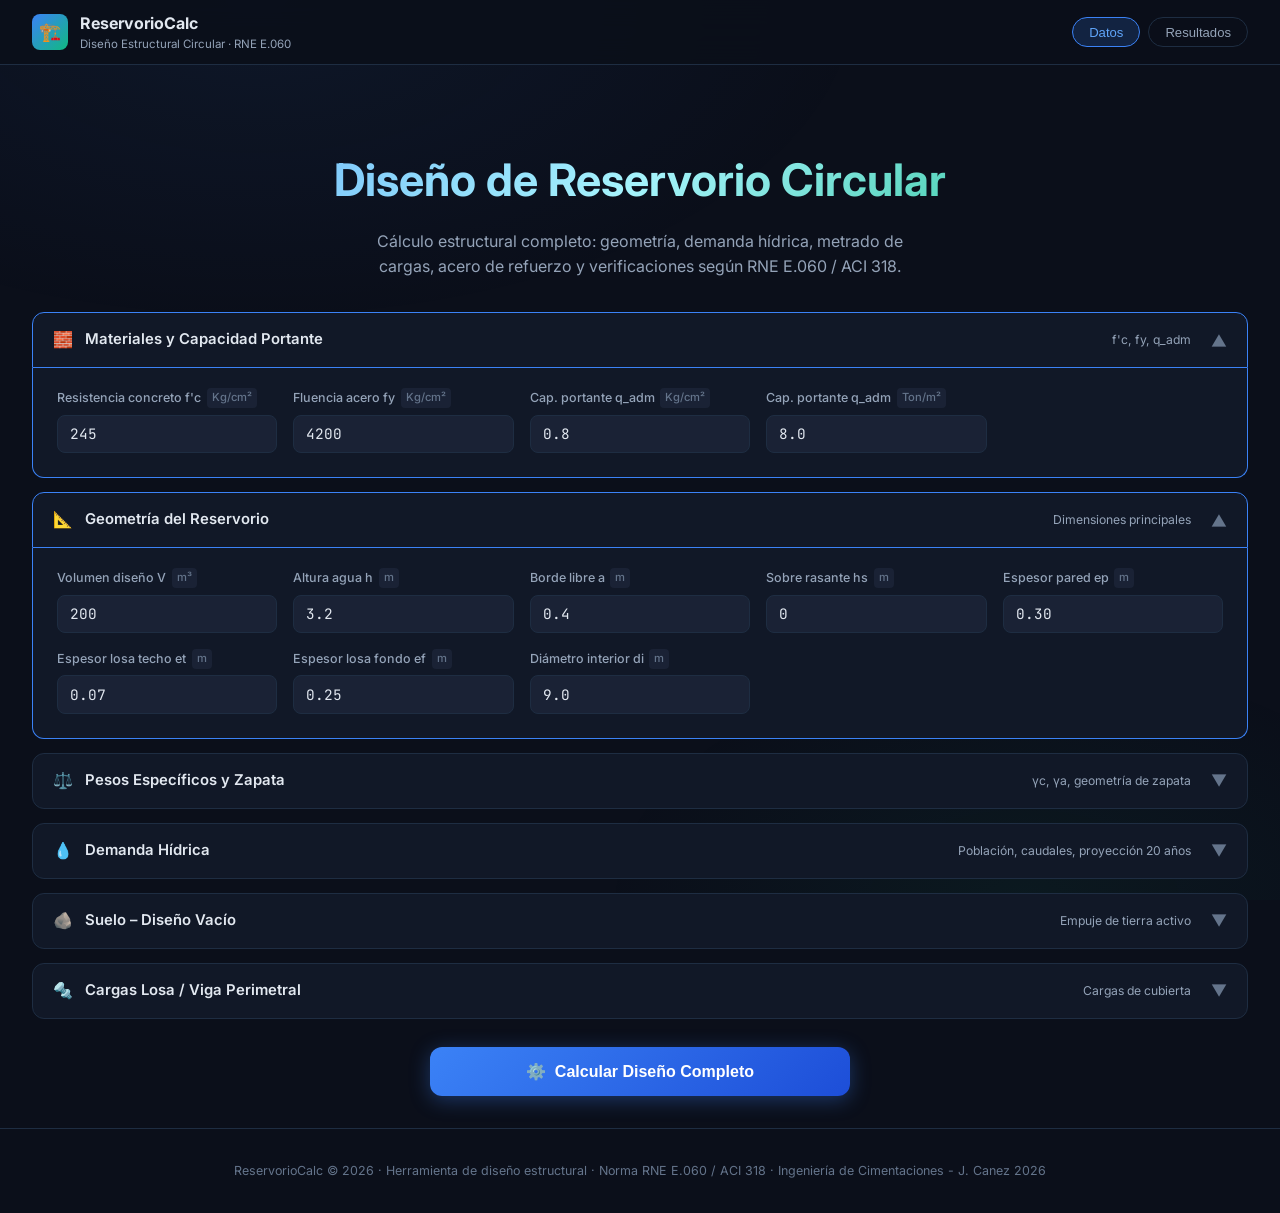
==== commit 930d0cd1: "Update footer in index.html with author info" ====
--- a/index.html
+++ b/index.html
@@ -260,7 +260,7 @@
   </section>
 </main>
 
-<footer>ReservorioCalc © 2026 · Herramienta de diseño estructural · Norma RNE E.060 / ACI 318</footer>
+<footer>ReservorioCalc © 2026 · Herramienta de diseño estructural · Norma RNE E.060 / ACI 318 · Ingeniería de Cimentaciones - J. Canez 2026</footer>
 
 <script src="js/script.js"></script>
 </body>
